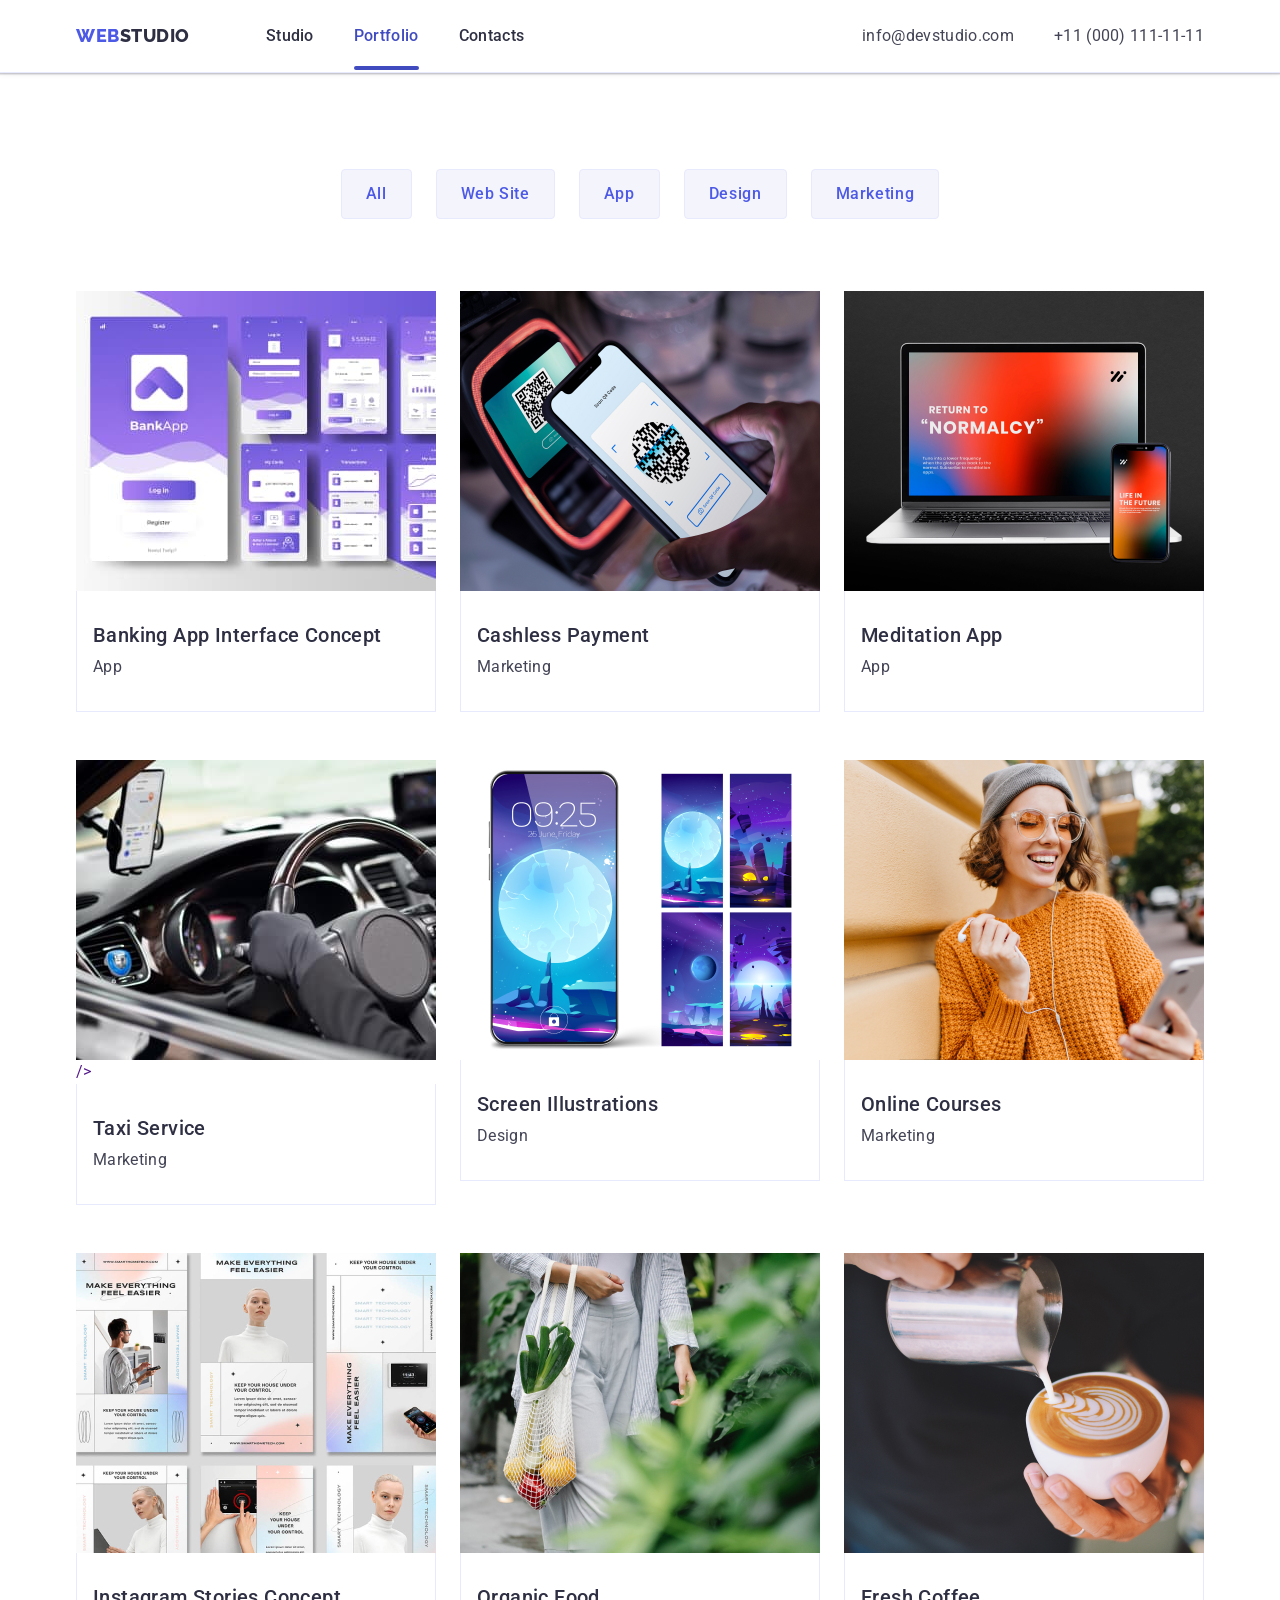
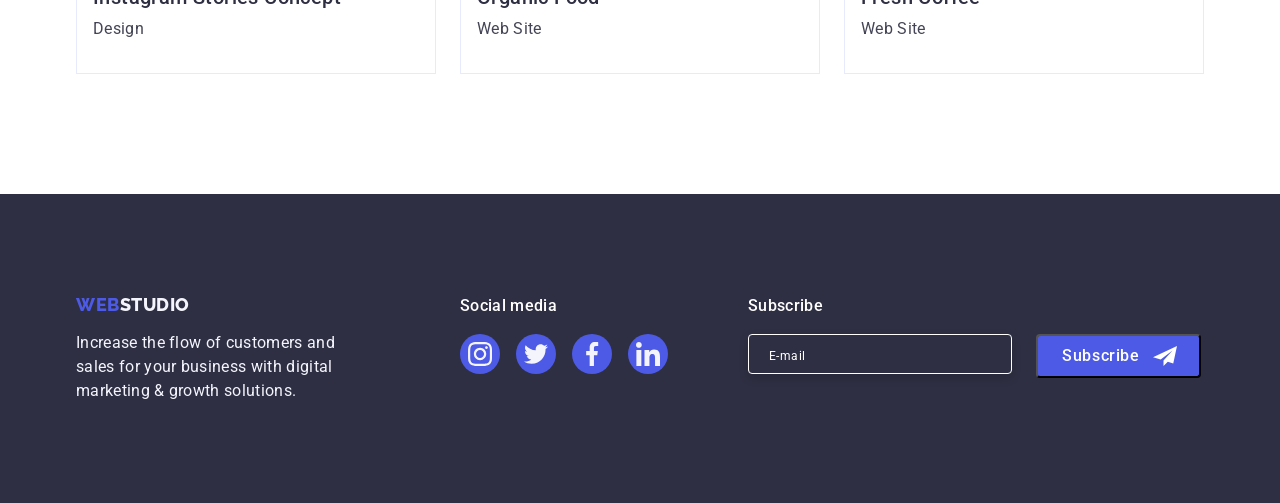
==== portfolio.html @ 894a5676 "div-footer" ====
<!DOCTYPE html>
<html lang="en">
  <head>
    <meta charset="UTF-8" />
    <meta http-equiv="X-UA-Compatible" content="IE=edge" />
    <meta name="viewport" content="width=device-width, initial-scale=1.0" />
    <title>Document</title>
    <link
      rel="stylesheet"
      href="https://cdnjs.cloudflare.com/ajax/libs/modern-normalize/1.1.0/modern-normalize.min.css"
    />
    <link rel="stylesheet" href="./css/styles.css" />
    <link rel="preconnect" href="https://fonts.googleapis.com" />
    <link rel="preconnect" href="https://fonts.gstatic.com" crossorigin />

    <link
      href="https://fonts.googleapis.com/css2?family=Montserrat:wght@400;700&family=Raleway:wght@800&family=Roboto:wght@400;500;700&display=swap"
      rel="stylesheet"
    />
  </head>
  <body>
    <!-- header -->
    <header class="header">
      <div class="container header-container">
        <nav class="header_nav">
          <a href="./index.html" class="logo link"
            >Web<span class="logo-end">Studio</span></a
          >

          <ul class="menu list">
            <li class="menu-item">
              <a href="./index.html" class="menu-name link">Studio</a>
            </li>

            <li class="menu-item">
              <a class="menu-name portfolio-active link" href="./portfolio.html"
                >Portfolio</a
              >
            </li>
            <li class="menu-item">
              <a class="menu-name link" href="">Contacts</a>
            </li>
          </ul>
        </nav>
        <!-- contacts -->
        <address class="data">
          <ul class="contacts list">
            <li class="contact-data">
              <a class="data-info link" href="mailto:info@devstudio.com"
                >info@devstudio.com</a
              >
            </li>
            <li class="contact-data">
              <a class="data-info link" href="tel:+110001111111"
                >+11 (000) 111-11-11</a
              >
            </li>
          </ul>
        </address>
      </div>
    </header>
    <!-- hero -->
    <main>
      <section class="portfolio">
        <div class="main-profile container">
          <h1 hidden>scroll</h1>
          <ul class="buttons list">
            <li>
              <button type="button" class="scroll-btn">All</button>
            </li>
            <li><button type="button" class="scroll-btn">Web Site</button></li>
            <li><button type="button" class="scroll-btn">App</button></li>
            <li><button type="button" class="scroll-btn">Design</button></li>
            <li><button type="button" class="scroll-btn">Marketing</button></li>
          </ul>
          <!-- line 1 -->
          <ul class="portfolio-pictures list">
            <li class="technologies">
              <a href="" class="picture link">
                <div class="text-overlay">
                  <img
                    src="./images/portfolio_img/banking-app.jpg"
                    alt="banking app"
                  />

                  <p class="overlay">
                    14 Stylish and User-Friendly App Design Concepts · Task
                    Manager App · Calorie Tracker App · Exotic Fruit Ecommerce
                    App · Cloud Storage App
                  </p>
                </div>
                <div class="card-text">
                  <h2 class="cards-title">Banking App Interface Concept</h2>
                  <p class="card-category">App</p>
                </div></a
              >
            </li>
            <li class="technologies">
              <a class="picture link" href=""
                ><div class="text-overlay">
                  <img
                    src="./images/portfolio_img/cashless.jpg"
                    alt="banking-app"
                  />

                  <p class="overlay">
                    14 Stylish and User-Friendly App Design Concepts · Task
                    Manager App · Calorie Tracker App · Exotic Fruit Ecommerce
                    App · Cloud Storage App
                  </p>
                </div>
                <div class="card-text">
                  <h2 class="cards-title">Cashless Payment</h2>
                  <p class="card-category">Marketing</p>
                </div></a
              >
            </li>
            <li class="technologies">
              <a class="picture link" href=""
                ><div class="text-overlay">
                  <img
                    src="./images/portfolio_img/meditation.jpg"
                    alt="Meditation"
                  />

                  <p class="overlay">
                    14 Stylish and User-Friendly App Design Concepts · Task
                    Manager App · Calorie Tracker App · Exotic Fruit Ecommerce
                    App · Cloud Storage App
                  </p>
                </div>
                <div class="card-text">
                  <h2 class="cards-title">Meditation App</h2>
                  <p class="card-category">App</p>
                </div></a
              >
            </li>
            <!-- line 2 -->
            <li class="technologies">
              <a class="picture link" href="">
                <div class="text-overlay">
                  <img src="./images/portfolio_img/taxi.jpg" alt="taxi" />
                  />

                  <p class="overlay">
                    14 Stylish and User-Friendly App Design Concepts · Task
                    Manager App · Calorie Tracker App · Exotic Fruit Ecommerce
                    App · Cloud Storage App
                  </p>
                </div>
                <div class="card-text">
                  <h2 class="cards-title">Taxi Service</h2>
                  <p class="card-category">Marketing</p>
                </div></a
              >
            </li>
            <li class="technologies">
              <a class="picture link" href="">
                <div class="text-overlay">
                  <img
                    src="./images/portfolio_img/screen.jpg"
                    alt="phone screen"
                  />

                  <p class="overlay">
                    14 Stylish and User-Friendly App Design Concepts · Task
                    Manager App · Calorie Tracker App · Exotic Fruit Ecommerce
                    App · Cloud Storage App
                  </p>
                </div>
                <div class="card-text">
                  <h2 class="cards-title">Screen Illustrations</h2>
                  <p class="card-category">Design</p>
                </div></a
              >
            </li>
            <li class="technologies">
              <a class="picture link" href="">
                <div class="text-overlay">
                  <img
                    src="./images/portfolio_img/courses.jpg"
                    alt="Online Courses"
                  />

                  <p class="overlay">
                    14 Stylish and User-Friendly App Design Concepts · Task
                    Manager App · Calorie Tracker App · Exotic Fruit Ecommerce
                    App · Cloud Storage App
                  </p>
                </div>
                <div class="card-text">
                  <h2 class="cards-title">Online Courses</h2>
                  <p class="card-category">Marketing</p>
                </div></a
              >
            </li>
            <!-- line 3 -->
            <li class="technologies">
              <a class="picture link" href="">
                <div class="text-overlay">
                  <img
                    src="./images/portfolio_img/inst.jpg"
                    alt="Instagram Stories"
                  />

                  <p class="overlay">
                    14 Stylish and User-Friendly App Design Concepts · Task
                    Manager App · Calorie Tracker App · Exotic Fruit Ecommerce
                    App · Cloud Storage App
                  </p>
                </div>
                <div class="card-text">
                  <h2 class="cards-title">Instagram Stories Concept</h2>
                  <p class="card-category">Design</p>
                </div></a
              >
            </li>
            <li class="technologies">
              <a class="picture link" href="">
                <div class="text-overlay">
                  <img
                    src="./images/portfolio_img/food.jpg"
                    alt="Organic Food"
                  />

                  <p class="overlay">
                    14 Stylish and User-Friendly App Design Concepts · Task
                    Manager App · Calorie Tracker App · Exotic Fruit Ecommerce
                    App · Cloud Storage App
                  </p>
                </div>
                <div class="card-text">
                  <h2 class="cards-title">Organic Food</h2>
                  <p class="card-category">Web Site</p>
                </div></a
              >
            </li>
            <li class="technologies">
              <a class="picture link" href="">
                <div class="text-overlay">
                  <img src="./images/portfolio_img/coffee.jpg" alt="Coffee" />

                  <p class="overlay">
                    14 Stylish and User-Friendly App Design Concepts · Task
                    Manager App · Calorie Tracker App · Exotic Fruit Ecommerce
                    App · Cloud Storage App
                  </p>
                </div>
                <div class="card-text">
                  <h2 class="cards-title">Fresh Coffee</h2>
                  <p class="card-category">Web Site</p>
                </div></a
              >
            </li>
          </ul>
        </div>
      </section>
    </main>
    <!-- footer -->
    <footer class="main-footer">
      <div class="footer-container container">
        <div class="footer-text">
          <a href="./index.html" class="footer-logo link"
            >Web<span class="footer-logo-end">Studio</span>
          </a>
          <p class="footer-description">
            Increase the flow of customers and sales for your business with
            digital marketing & growth solutions.
          </p>
        </div>
        <div class="sm-container">
          <p class="social-media">Social media</p>
          <ul class="sm-footer list">
            <li class="sm-list">
              <a href="" class="sm-general footer-icon">
                <svg class="sm-icons" width="24" height="24">
                  <use
                    class="sm-general-icon"
                    href="./images/icons.svg#icon-instagram"
                  ></use>
                </svg>
              </a>
            </li>
            <li class="sm-list">
              <a href="" class="sm-general footer-icon">
                <svg class="sm-icons" width="24" height="24">
                  <use
                    class="sm-icon"
                    href="./images/icons.svg#icon-twitter"
                  ></use>
                </svg>
              </a>
            </li>
            <li class="sm-list">
              <a href="" class="sm-general footer-icon">
                <svg class="sm-icons" width="24" height="24">
                  <use
                    class="sm-icon"
                    href="./images/icons.svg#icon-facebook"
                  ></use>
                </svg>
              </a>
            </li>
            <li class="sm-list">
              <a href="" class="sm-general footer-icon">
                <svg class="sm-icons" width="24" height="24">
                  <use
                    class="sm-icon"
                    href="./images/icons.svg#icon-linkedin"
                  ></use>
                </svg>
              </a>
            </li>
          </ul>
        </div>
        <div class="container-client-info">
        <form class="footer-client-form">
          <p class="subscribe">Subscribe</p>
          <span class="footer-input-button">
            <label class="modal-user-info">
              <input
                class="footer-email"
                type="email"
                name="user_email"
                placeholder="E-mail"
              />
            </label>
            <span class="button-icon">
              <button class="footer-button" type="submit">Subscribe</button>
              <svg class="footer-button-svg" width="24" height="24">
                <use
                  class="button-svg"
                  href="./images/icons.svg#icon-telegram"
                ></use>
              </svg>
            </span>
          </span>
        </form>
      </div>
      </div>
    </footer>
  </body>
</html>
---- css/styles.css ----
/* general */
:root {
    --main-font-family: 'Roboto', sans-serif;
    --secondary-font-family: 'Raleway', sans-serif;
    --transition-duration-func: 250ms cubic-bezier(0.4, 0, 0.2, 1)
}

.link {
    text-decoration: none;
}

.list {
    list-style: none;
}

body {
    font-family: var(--main-font-family);
    font-weight: 400;
    line-height: 1.5;
    letter-spacing: 0.02em;
    color: #434455;
    background-color: #FFFFFF
}

img {
    display: block;
}

h1,
h2,
h3,
h4,
p {
    margin-top: 0;
    margin-bottom: 0;
    padding: 0;
}

ul,
ol {
    margin-top: 0;
    margin-bottom: 0;
    padding-left: 0;
}

.section {
    padding: 120px 0;
}

.container {
    width: 1158px;
    margin-left: auto;
    margin-right: auto;
    padding: 0 15px
}

/* header */

.header {
    border-bottom: 1px solid #e7e9fc;
    box-shadow: 0px 2px 1px rgba(46, 47, 66, 0.08), 0px 1px 1px rgba(46, 47, 66, 0.16), 0px 1px 6px rgba(46, 47, 66, 0.08);
}

.header-container {
    display: flex;
    align-items: center;
    margin: 0 auto;
    justify-content: space-between;

}

.header_nav {
    display: flex;
    align-items: center;

}

/* logo */
.logo {
    font-family: var(--secondary-font-family);
    font-weight: 800;
    font-size: 18px;
    line-height: 1.17;
    letter-spacing: 0.03em;
    text-transform: uppercase;
    color: #4d5ae5;
    margin-right: 76px
}

.logo-end {
    color: #2e2f42;
}

/* navigation */

.menu {
    display: flex;
    align-items: center;
    gap: 40px;
    font-weight: 500;
    font-size: 16px;
}



.menu-item {
    padding-top: 24px;
    padding-bottom: 24px
}

.menu-name {

    color: #2E2F42;
    padding: 24px 0;
    transition: color var(--transition-duration-func);
}

.menu-name:hover,
.menu-name:focus {
    color: #404BBF;
}

/* navigation after */
.portfolio-active {
    position: relative;
    color: #404bbf;
}

.studion-active {
    position: relative;
    color: #404bbf;
}


.studion-active::after {
    content: "";
    display: flex;
    position: absolute;
    left: 0;
    bottom: -1px;
    height: 4px;
    width: 100%;
    background-color: #404bbf;
    border-radius: 2px;
}

.portfolio-active::after {
    content: "";
    display: flex;
    position: absolute;
    left: 0;
    bottom: -1px;
    height: 4px;
    width: 100%;
    background-color: #404bbf;
    border-radius: 2px;
}



/* contacts */

.contacts {
    display: flex;
    align-items: center;
    gap: 40px;
}

.contact-data {
    font-size: 16px;
    line-height: 1.5;
    text-decoration: none;
    list-style: none;
    color: #434455;

}

.data {
    font-style: normal
}

.data-info {
    color: #434455;
    transition: color var(--transition-duration-func);
}

.data-info:hover,
.data-info:focus {
    color: #404bbf
}


/* hero */



.hero {
    padding: 188px 0;

    background-color: #2e2f42;
    background-image: linear-gradient(rgba(46, 47, 66, 0.7), rgba(46, 47, 66, 0.7)), url(../images/hero-img.jpg);
    ;
    max-width: 1440px;
    background-repeat: no-repeat;
    background-position: center;
    background-size: cover;
    margin: 0 auto
}

.hero_title {

    font-family: 'Roboto';
    font-style: normal;
    font-weight: 700;
    font-size: 56px;
    line-height: 1.07;
    text-align: center;
    letter-spacing: 0.02em;
    color: #FFFFFF;
    max-width: 496px;
    margin-right: auto;
    margin-left: auto;
    margin-bottom: 48px;
}


/* button */
.order-btn {
    font-size: 16px;
    letter-spacing: 0.04em;
    background-color: #4D5AE5;
    font-weight: 500;
    color: #FFFFFF;
    cursor: pointer;
    display: block;
    padding: 16px 32px;
    border: none;
    border-radius: 4px;
    min-width: 169px;
    height: 56px;
    margin-right: auto;
    margin-left: auto;
    transition: background-color var(--transition-duration-func);
}

.order-btn:hover,
.order-btn:focus {
    background-color: #404BBF;
}

/*  section advantages */

.advantages-icons {
    display: flex;
    align-items: center;
    justify-content: center;
    width: 264px;
    height: 112px;
    height: 112px;
    background: #F4F4FD;
    border-radius: 4px;
    margin-bottom: 8px;
}

.menu-advantages {
    display: flex;
    gap: 24px;
}

.advantages-list {
    width: calc((100% - 72px) / 4);
}

.name {
    font-weight: 500;
    font-size: 20px;
    line-height: 1.2;
    letter-spacing: 0.02em;
    color: #2E2F42;
    margin-bottom: 8px;
    text-align: start;
}


.advantages-description {
    font-size: 16px;
    line-height: 1.5;
    text-align: start;
}

/* about us section */
.about-us {
    font-weight: 700;
    font-size: 36px;
    line-height: 1.11;
    text-align: center;
    text-transform: capitalize;
    color: #2e2f42;
    margin-bottom: 72px;
}

.section-pictures {
    padding-bottom: 120px
}

.pictures {
    display: flex;
    gap: 24px;
}



/*  section our team */
/* hover focus */




/* icons */
.sm-team {
    display: flex;
    gap: 24px;
    justify-content: center;
}

.sm-general {
    display: flex;
    justify-content: center;
    align-items: center;
    width: 40px;
    height: 40px;
    background: #4D5AE5;
    border-radius: 50%;

}

.link-icon {
    transition: background-color var(--transition-duration-func);
}

.link-icon:hover,
.link-icon:focus {
    background-color: #404BBF;

}

.names {
    font-family: 'Roboto';
    font-style: normal;
    font-weight: 500;
    font-size: 20px;
    line-height: 1.2;
    text-align: center;
    letter-spacing: 0.02em;
    color: #2E2F42;

}

.team-member {
    display: flex;
    gap: 24px;
}

.card-title {
    padding: 32px 0
}

.team {
    background-color: #FFFFFF;
    width: calc((100% - 72px) / 4);
    border-radius: 0px 0px 4px 4px;
    box-shadow: 0px 1px 6px rgba(46, 47, 66, 0.08), 0px 1px 1px rgba(46, 47, 66, 0.16), 0px 2px 1px rgba(46, 47, 66, 0.08);

}

/* icons */
.names {
    text-align: center;
    margin-bottom: 8px;

}

.description {
    text-align: center;
    font-family: 'Roboto';
    font-style: normal;
    font-weight: 400;
    font-size: 16px;
    line-height: 1.5;
    margin-bottom: 8px;
}

.team-title {
    font-size: 36px;
    line-height: 1.11;
    letter-spacing: 0.02em;
    text-align: center;
    margin-bottom: 72px;
}

.members {
    background-color: #F4F4FD;

}

/* companies */

/* hover focus */
.icon-link {
    transition: border-color var(--transition-duration-func), color var(--transition-duration-func);
}

.icon-link:hover,
.icon-link:focus {
    color: #404bbf;
    border-color: #404BBF;
}


.icons {
    fill: currentColor;
}

/* hover focus */

.customers-list {
    display: flex;
    gap: 24px;

}

.customers-title {
    font-family: 'Roboto';
    font-style: normal;
    font-weight: 700;
    font-size: 36px;
    line-height: 1.1;
    text-align: center;
    letter-spacing: 0.02em;
    text-transform: capitalize;
    color: #2E2F42;
    margin-bottom: 72px;
}

.icon-link {
    display: flex;
    width: 168px;
    height: 88px;
    border: 1px solid #8E8F99;
    border-radius: 4px;
    color: #8E8F99;
    justify-content: center;
    align-items: center;
    margin-left: auto;
    margin-right: auto;

}

/* footer */

.footer-container {
    display: flex;
    align-items: baseline;
}

.footer-icon {
    transition: background-color var(--transition-duration-func);
}

.footer-icon:hover,
.footer-icon:focus {
    background-color: #31D0AA;
}

.footer-text {
    margin-right: 120px;
}

.sm-footer {
    display: flex;
    gap: 16px;
    width: 208px;
    height: 40px;
}

.sm-list {
    width: 40px;
    height: 40px;
}

.sm-icons {
    fill: #F4F4FD;
}


.social-media {
    font-family: 'Roboto';
    font-style: normal;
    font-weight: 500;
    font-size: 16px;
    line-height: 1.5;
    letter-spacing: 0.02em;
    color: #FFFFFF;
    margin-bottom: 16px;
}

.main-footer {
    background-color: #2e2f42;
    padding: 100px 0;
}

.sm-icons {
    display: flex;
}

.footer-logo {
    font-family: var(--secondary-font-family);
    font-weight: 800;
    font-size: 18px;
    line-height: 1.17;
    letter-spacing: 0.03em;
    text-transform: uppercase;
    color: #4d5ae5;
    display: inline-block;
    margin-bottom: 16px;
}

.footer-description {
    width: 264px;
    font-size: 16px;
    line-height: 1.5;
    letter-spacing: 0.02em;
    color: #F4F4FD;

}

.footer-logo-end {
    color: #f4f4fd
}

.footer-email {
    border: 1px solid #FFFFFF;
    filter: drop-shadow(0px 4px 4px rgba(0, 0, 0, 0.15));
    border-radius: 4px;
    Width: 264px;
    Height: 40px;
    background: #2E2F42;
}

.footer-email::placeholder {
    font-size: 12px;
    line-height: 2;
    display: flex;
    align-items: center;
    letter-spacing: 0.04em;
    color: #FFFFFF;
    padding-left: 18px;
    padding-top: 8px;

}

.subscribe {
    margin-left: 80px;
    margin-bottom: 16px;
    font-weight: 500;
    font-size: 16px;
    line-height: 1.5;
    letter-spacing: 0.02em;
    color: #FFFFFF;

}

.footer-input-button {
    margin-left: 80px;
    display: flex;
    column-gap: 24px;
}

.footer-button {
    display: flex;
    flex-direction: row;
    align-items: center;
    padding: 8px 24px;
    min-width: 165px;
    gap: 16px;
    background: #4D5AE5;
    border-radius: 4px;
    font-weight: 500;
    font-size: 16px;
    line-height: 1.5;
    text-align: center;
    letter-spacing: 0.04em;
    color: #FFFFFF;

}


.button-icon {
    position: relative;
}

.footer-button-svg {
    position: absolute;
    right: 24px;

    top: 10px;
}

/* portfolio */
.portfolio {
    padding: 96px 0 120px
}

/* buttons */
.buttons {
    display: flex;
    justify-content: center;
    gap: 24px;
    margin-bottom: 72px;
}


.scroll-btn:hover,
.scroll-btn:focus {
    color: #FFFFFF;
    background-color: #404BBF;
    border: 1px solid transparent;
    box-shadow: 0px 3px 1px rgba(0, 0, 0, 0.1), 0px 2px 1px rgba(0, 0, 0, 0.08), 0px 2px 2px rgba(0, 0, 0, 0.12);
    border-radius: 4px;
}

.scroll-btn {
    font-family: "Roboto", sans-serif;
    font-weight: 500;
    font-size: 16px;
    line-height: 1.5;
    letter-spacing: 0.04em;
    color: #4d5ae5;
    background-color: #F4F4FD;

    cursor: pointer;
    padding: 12px 24px;
    border: 1px solid #e7e9fc;
    border-radius: 4px;
    transition: color var(--transition-duration-func), background-color var(--transition-duration-func), border-color var(--transition-duration-func), box-shadow var(--transition-duration-func);


}

/* pictures*/

.picture {
    display: block;
    max-width: 100%;
    height: auto;
    transition: box-shadow var(--transition-duration-func);
}

.picture:hover,
.picture:focus {
    box-shadow: 0px 1px 6px rgba(46, 47, 66, 0.08), 0px 1px 1px rgba(46, 47, 66, 0.16), 0px 2px 1px rgba(46, 47, 66, 0.08);
}

.portfolio-pictures {
    display: flex;
    flex-wrap: wrap;
    column-gap: 24px;
    row-gap: 48px;
}

.card-text {
    padding: 32px 16px;
    border: 1px solid #e7e9fc;
    border-top: none;
}

.cards-title {
    font-weight: 500;
    font-size: 20px;
    line-height: 1.2;
    letter-spacing: 0.02em;
    color: #2e2f42;
    margin-bottom: 8px;
}


.card-category {
    font-size: 16px;
    line-height: 1.5;
    letter-spacing: 0.02em;
    color: #434455;
}

.text-overlay {
    position: relative;
    overflow: hidden;
}

.overlay {
    position: absolute;
    padding: 40px 32px;
    width: 100%;
    height: 100%;
    top: 0;
    left: 0;
    overflow: auto;
    transform: translateY(100%);
    font-family: 'Roboto';
    font-style: normal;
    font-weight: 400;
    font-size: 16px;
    line-height: 1.5;
    letter-spacing: 0.02em;
    color: #F4F4FD;
    background: #4D5AE5;
    transition: transform var(--transition-duration-func);
}

.picture:hover .overlay,
.picture:focus .overlay {
    transform: translateY(0);

}

/* backdrop */

.backdrop {
    position: fixed;

    top: 0;
    left: 0;
    width: 100%;
    height: 100%;
    background: rgba(46, 47, 66, 0.4);
    transition: opacity var(--transition-duration-func), visibility var(--transition-duration-func);
}

.modal {
    position: absolute;
    top: 50%;
    left: 50%;
    transform: translate(-50%, -50%);
    width: 408px;
    min-height: 576px;
    background: #FCFCFC;
    box-shadow: 0px 1px 1px rgba(0, 0, 0, 0.14), 0px 1px 3px rgba(0, 0, 0, 0.12), 0px 2px 1px rgba(0, 0, 0, 0.2);
    border-radius: 4px;
    transition: transform var(--transition-duration-func);
}

.modal-close {
    position: absolute;
    display: flex;
    align-items: center;
    justify-content: center;
    top: 24px;
    right: 24px;
    padding: 0;
    width: 24px;
    height: 24px;
    border-radius: 50%;
    border: 1px solid rgba(0, 0, 0, 0.1);
    cursor: pointer;
    background-color: #e7e9fc;
    transition: background-color var(--transition-duration-func), border var(--transition-duration-func);
}

.modal-close:hover,
.modal-close:focus {
    background-color: #404bbf;
    border: none;
    fill: #ffffff
}

.close-btn:hover,
.close-btn:focus {
    fill: #ffffff;
}

.close-btn {
    transition: fill var(--transition-duration-func);
}

.is-hidden {
    opacity: 0;
    visibility: hidden;
    pointer-events: none;
}

/* backdrop user info */

.modal-user {
    padding: 0px 24px 0px 24px;
}

.modal-title {
    font-weight: 500;
    font-size: 16px;
    line-height: 1.5;
    text-align: center;
    letter-spacing: 0.02em;
    margin-top: 72px;
    margin-bottom: 16px;
}

.modal-info-desc {
    display: block;
    font-size: 12px;
    line-height: 1.16;
    letter-spacing: 0.01em;
    color: #8E8F99;
    margin-bottom: 4px;
}

.modal-user-info {
    display: block;
    margin-bottom: 8px;

}

.input-user-info {
    position: relative;
    width: 360px;
    height: 40px;
    padding-left: 38px;
}

.modal-user-comment {
    width: 360px;
    height: 120px;
    resize: none;
}

.modal-user-comment::placeholder {
    font-size: 12px;
    line-height: 1.17;
    letter-spacing: 0.04em;
    color: rgba(46, 47, 66, 0.4);
}

.input-user-info,
.modal-user-comment {
    width: 100%;
    border: 1px solid #2E2F4266;
    border-radius: 4px;
    transition: outline var(--transition-duration-func), border-color var(--transition-duration-func);
    padding-top: 8px;
    padding-left: 16px;

}

.input-user-info:focus,
.input-user-info:hover,
.modal-user-comment:hover,
.modal-user-comment:focus {
    outline: none;
    border-color: #4D5AE5;
}

.input-user-info:focus,
.input-user-info:hover+.input-icon {
    fill: #4D5AE5;
}

.modal-user-info {
    position: relative;
}

.privacy-text {
    font-size: 12px;
    line-height: 1.17;
    letter-spacing: 0.04em;
    color: #8E8F99;
}

.modal-user-checkbox {
    display: flex;
    text-align: center;
}

.modal-user-privacy {
    appearance: none;
    position: absolute;
}

.privacy-checkmark {
    border: 1px solid rgba(46, 47, 66, 0.4);
    border-radius: 2px;
    padding: 2px;
    margin-right: 8px;
}

.checkmark-icon {
    opacity: 0;
    transition: opacity var(--transition-duration-func);
}

.modal-user-privacy:checked+.privacy-checkmark>.checkmark-icon {
    opacity: 1;
}

.input-icon {
    position: absolute;
    width: 24px;
    height: 24px;
    top: 50%;
    left: 19px;
    transform: translateY(-50%);

}

.user-info-svg {
    position: relative;
    display: block;
}

.modal-user-button {
    font-size: 16px;
    letter-spacing: 0.04em;
    background-color: #4D5AE5;
    font-weight: 500;
    color: #FFFFFF;
    cursor: pointer;
    display: block;
    padding: 16px 32px;
    border: none;
    border-radius: 4px;
    min-width: 169px;
    height: 56px;
    margin-right: auto;
    margin-left: auto;
    margin-top: 24px;
    margin-bottom: 24px;
    transition: background-color var(--transition-duration-func);
}
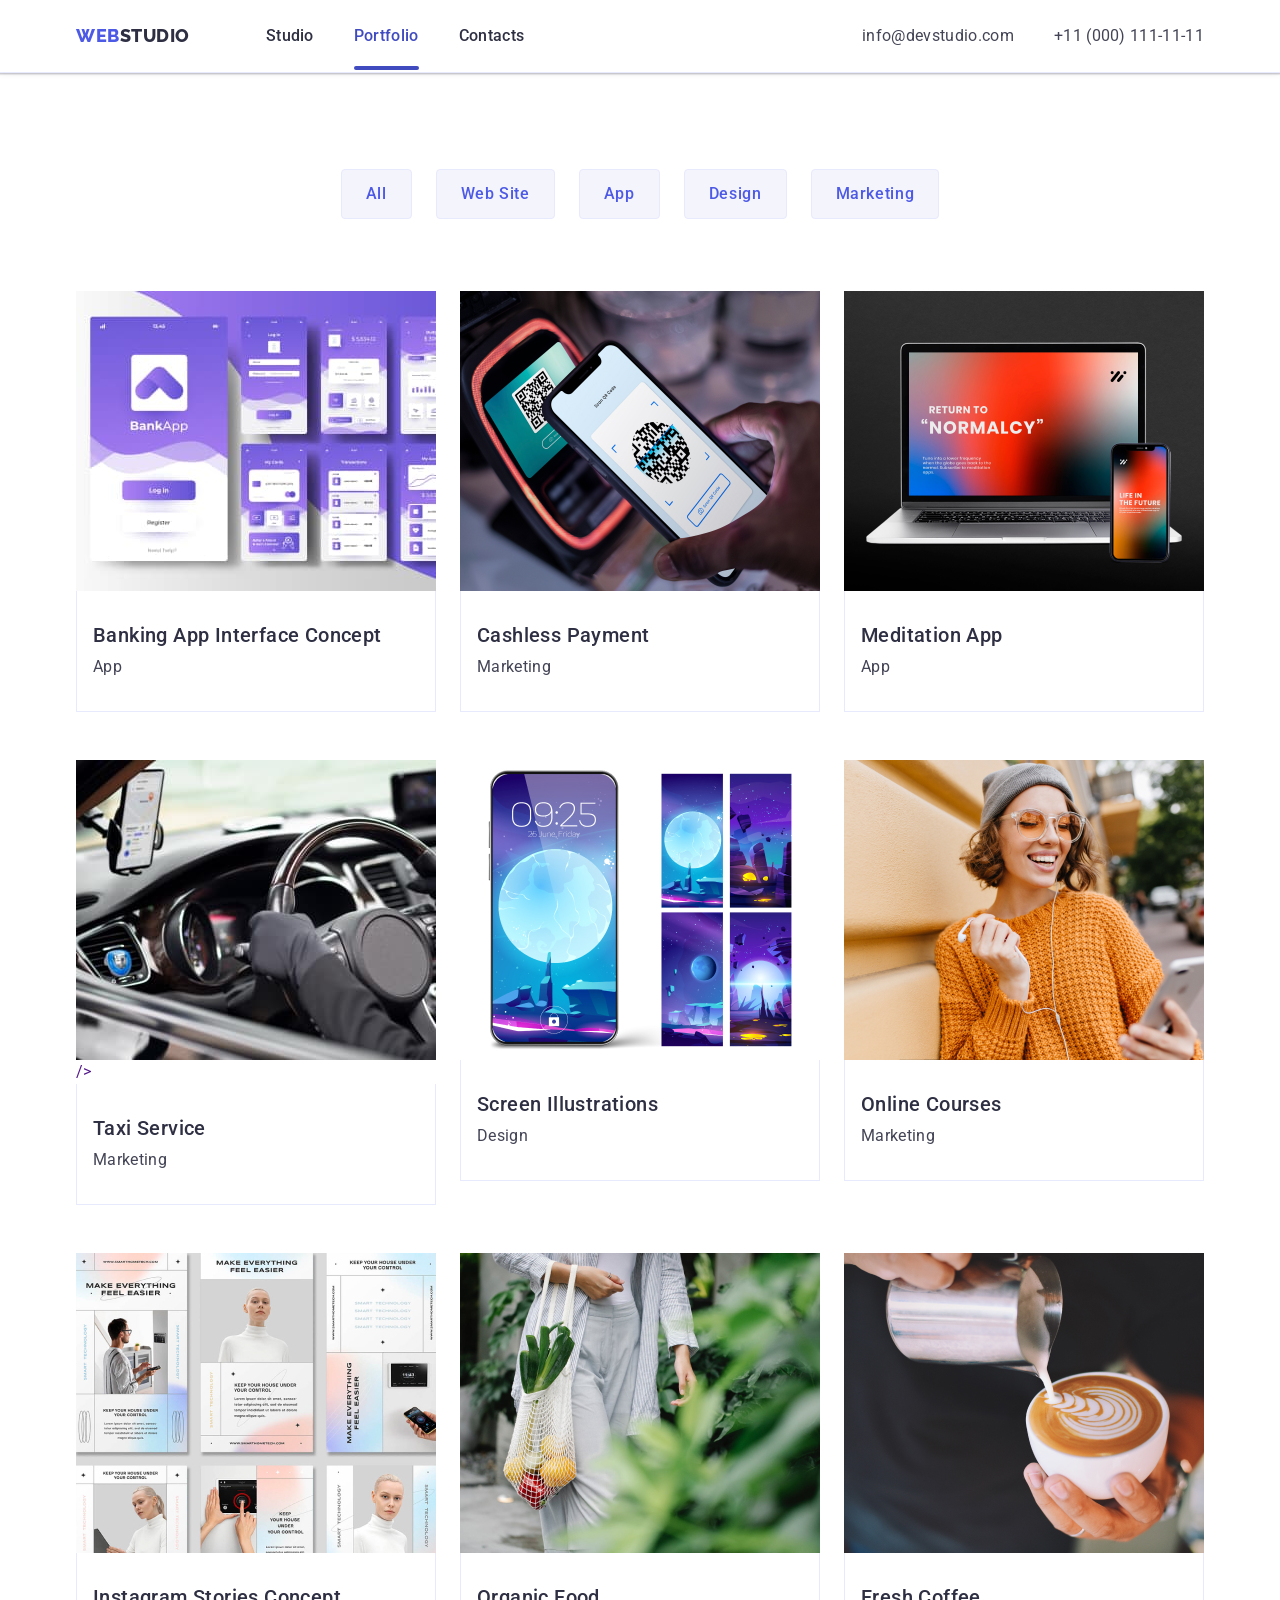
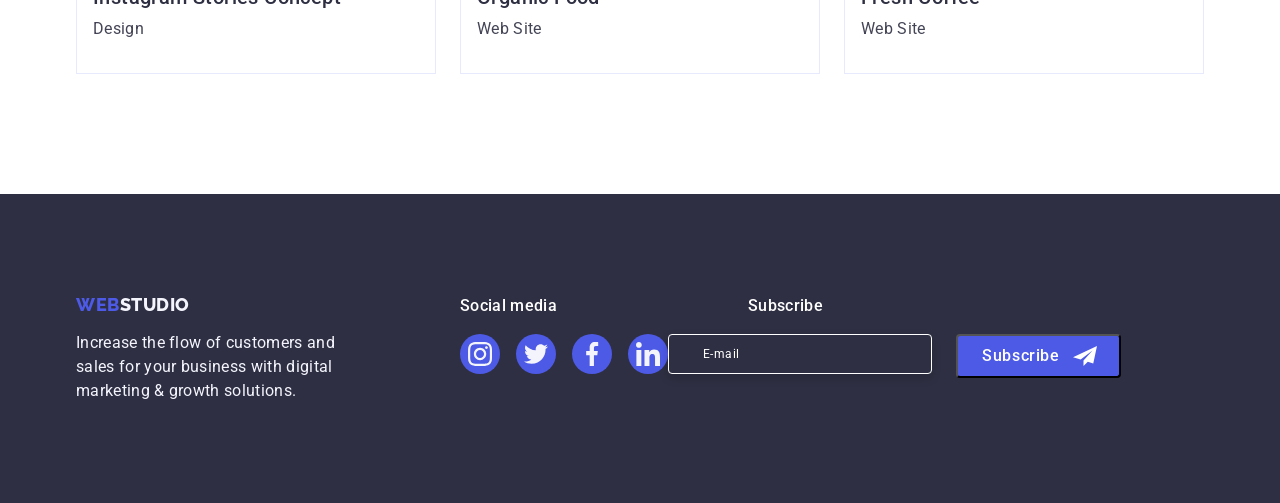
==== commit d87d64c1: "footer" ====
--- a/portfolio.html
+++ b/portfolio.html
@@ -313,30 +313,30 @@
             </li>
           </ul>
         </div>
-        <div class="container-client-info">
-        <form class="footer-client-form">
+        <div class="footer-client-info">
           <p class="subscribe">Subscribe</p>
-          <span class="footer-input-button">
-            <label class="modal-user-info">
-              <input
-                class="footer-email"
-                type="email"
-                name="user_email"
-                placeholder="E-mail"
-              />
-            </label>
-            <span class="button-icon">
-              <button class="footer-button" type="submit">Subscribe</button>
-              <svg class="footer-button-svg" width="24" height="24">
-                <use
-                  class="button-svg"
-                  href="./images/icons.svg#icon-telegram"
-                ></use>
-              </svg>
-            </span>
-          </span>
-        </form>
-      </div>
+          <form class="footer-client-form">
+            <!-- <span class="footer-input-button"> -->
+              <label class="modal-user-info">
+                <input
+                  class="footer-email"
+                  type="email"
+                  name="user_email"
+                  placeholder="E-mail"
+                />
+              </label>
+              <span class="button-icon">
+                <button class="footer-button" type="submit">Subscribe</button>
+                <svg class="footer-button-svg" width="24" height="24">
+                  <use
+                    class="button-svg"
+                    href="./images/icons.svg#icon-telegram"
+                  ></use>
+                </svg>
+              </span>
+            <!-- </span> -->
+          </form>
+        </div>
       </div>
     </footer>
   </body>
--- a/css/styles.css
+++ b/css/styles.css
@@ -540,6 +540,10 @@
 
 .footer-email {
     border: 1px solid #FFFFFF;
+    padding-left: 16px;
+    font-size: 12px;
+    line-height: 1.5;
+    letter-spacing: 0.04em;
     filter: drop-shadow(0px 4px 4px rgba(0, 0, 0, 0.15));
     border-radius: 4px;
     Width: 264px;
@@ -570,11 +574,14 @@
 
 }
 
-.footer-input-button {
+.footer-client-form {
+    display: flex;
+}
+/* .footer-input-button {
     margin-left: 80px;
     display: flex;
     column-gap: 24px;
-}
+} */
 
 .footer-button {
     display: flex;
@@ -815,6 +822,7 @@
 .modal-user-info {
     display: block;
     margin-bottom: 8px;
+    margin-right: 24px;
 
 }
 
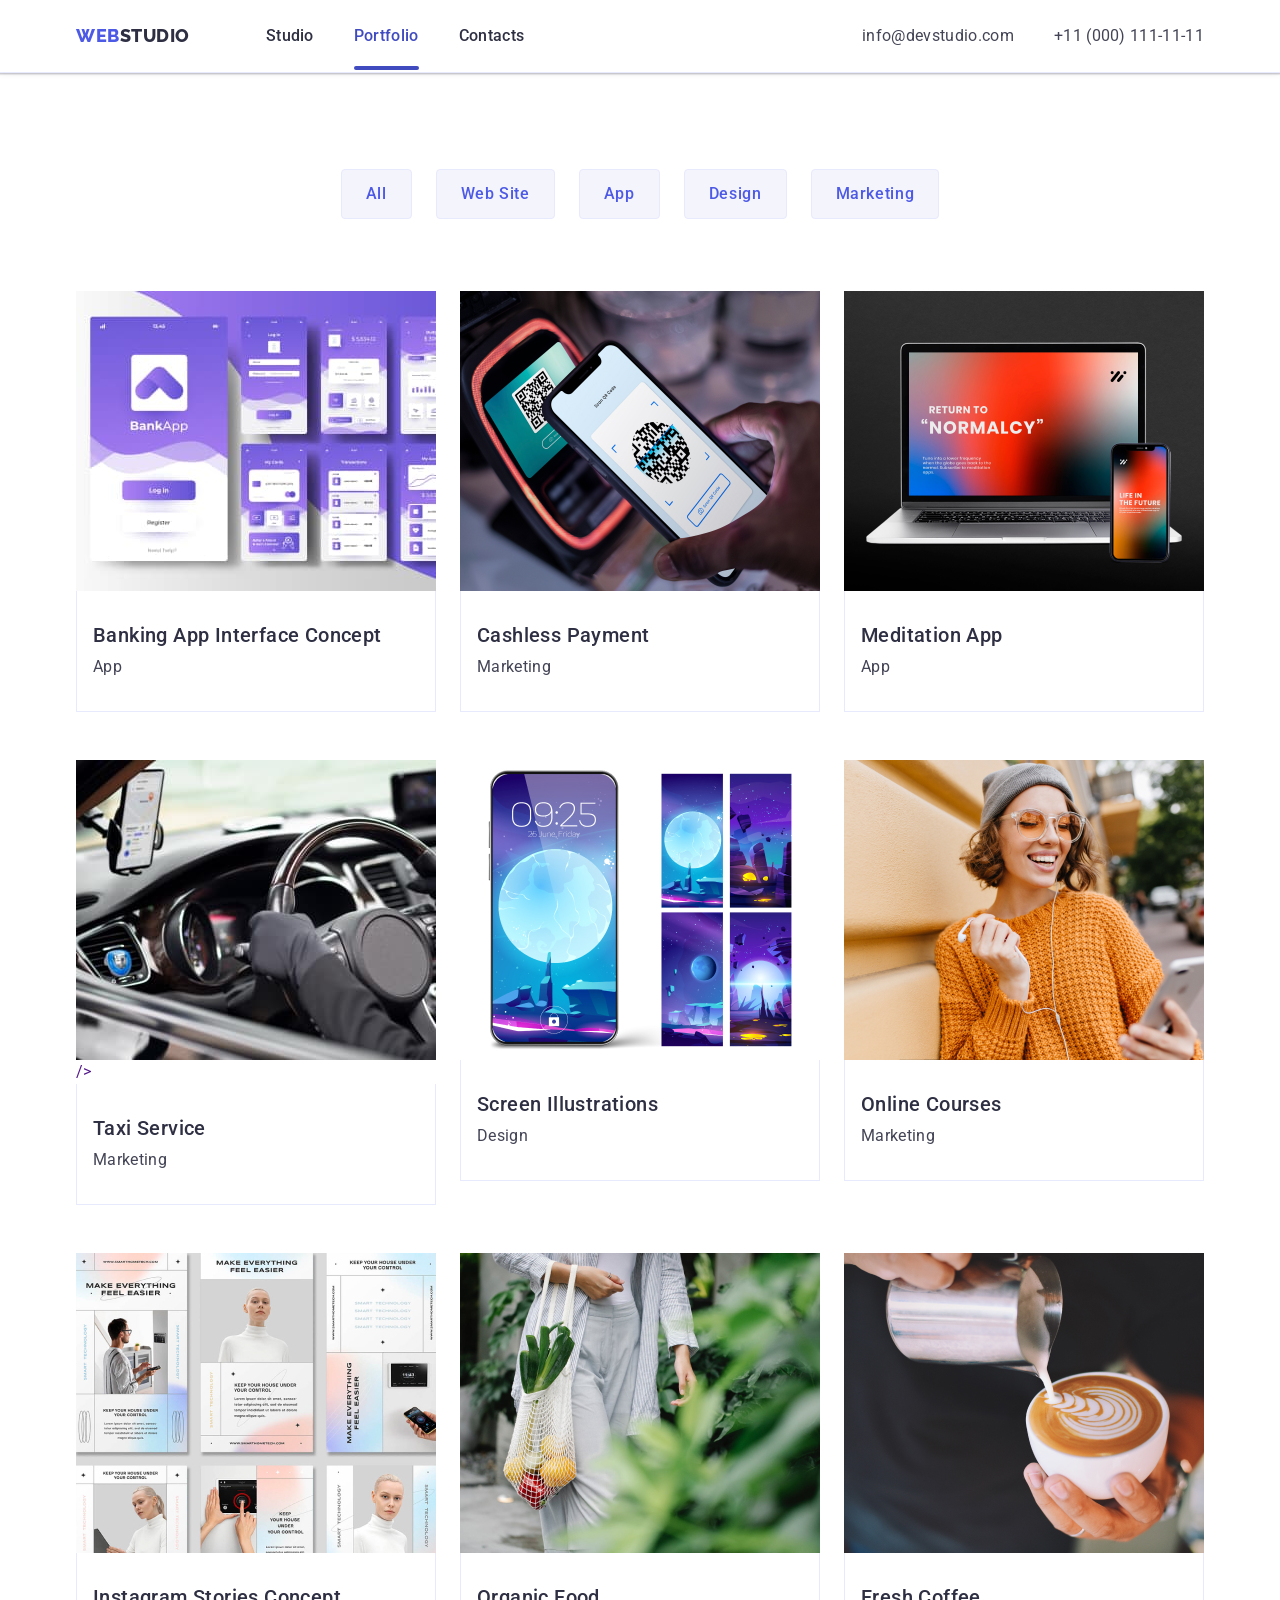
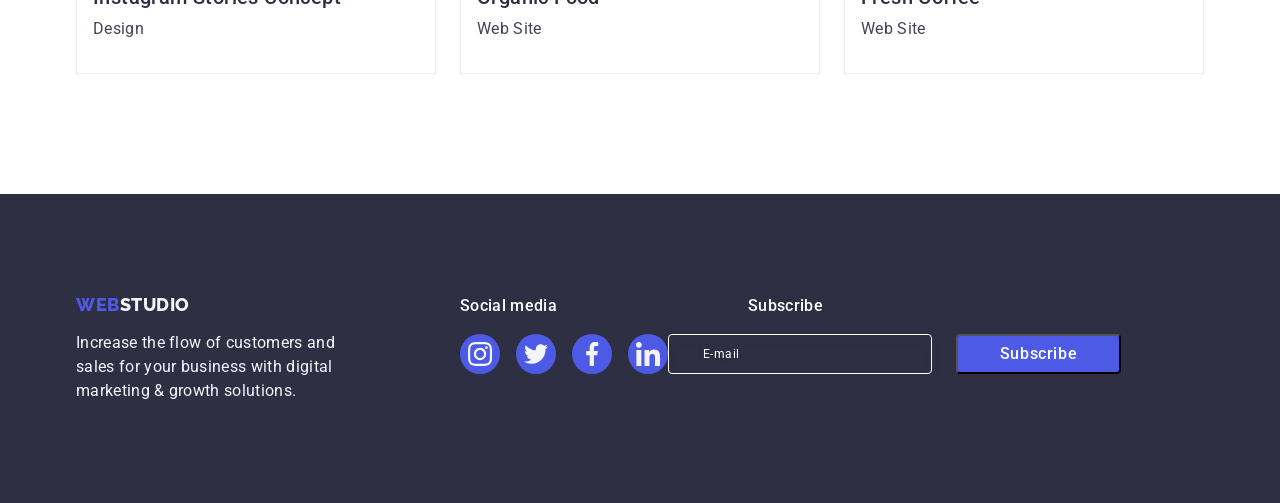
==== commit 2d709ecd: "shit-commit" ====
--- a/portfolio.html
+++ b/portfolio.html
@@ -325,7 +325,7 @@
                   placeholder="E-mail"
                 />
               </label>
-              <span class="button-icon">
+              <!-- <span class="button-icon"> -->
                 <button class="footer-button" type="submit">Subscribe</button>
                 <svg class="footer-button-svg" width="24" height="24">
                   <use
@@ -333,7 +333,7 @@
                     href="./images/icons.svg#icon-telegram"
                   ></use>
                 </svg>
-              </span>
+              <!-- </span> -->
             <!-- </span> -->
           </form>
         </div>
--- a/css/styles.css
+++ b/css/styles.css
@@ -548,7 +548,8 @@
     border-radius: 4px;
     Width: 264px;
     Height: 40px;
-    background: #2E2F42;
+    background-color: transparent;
+    color: #ffffff;
 }
 
 .footer-email::placeholder {
@@ -577,6 +578,7 @@
 .footer-client-form {
     display: flex;
 }
+
 /* .footer-input-button {
     margin-left: 80px;
     display: flex;
@@ -584,20 +586,21 @@
 } */
 
 .footer-button {
-    display: flex;
-    flex-direction: row;
+    font-family: "Roboto", sans-serif;
+    display: flex;
+    justify-content: center;
     align-items: center;
-    padding: 8px 24px;
     min-width: 165px;
-    gap: 16px;
+    height: 40px;
+    font-weight: 500;
+    font-size: 16px;
+    line-height: 1.5;
+    letter-spacing: 0.04em;
+    border-radius: 4px;
+    color: #FFFFFF;
     background: #4D5AE5;
-    border-radius: 4px;
-    font-weight: 500;
-    font-size: 16px;
-    line-height: 1.5;
-    text-align: center;
-    letter-spacing: 0.04em;
-    color: #FFFFFF;
+    cursor: pointer;
+
 
 }
 
@@ -607,9 +610,9 @@
 }
 
 .footer-button-svg {
+    margin-left: 16px;
     position: absolute;
     right: 24px;
-
     top: 10px;
 }
 
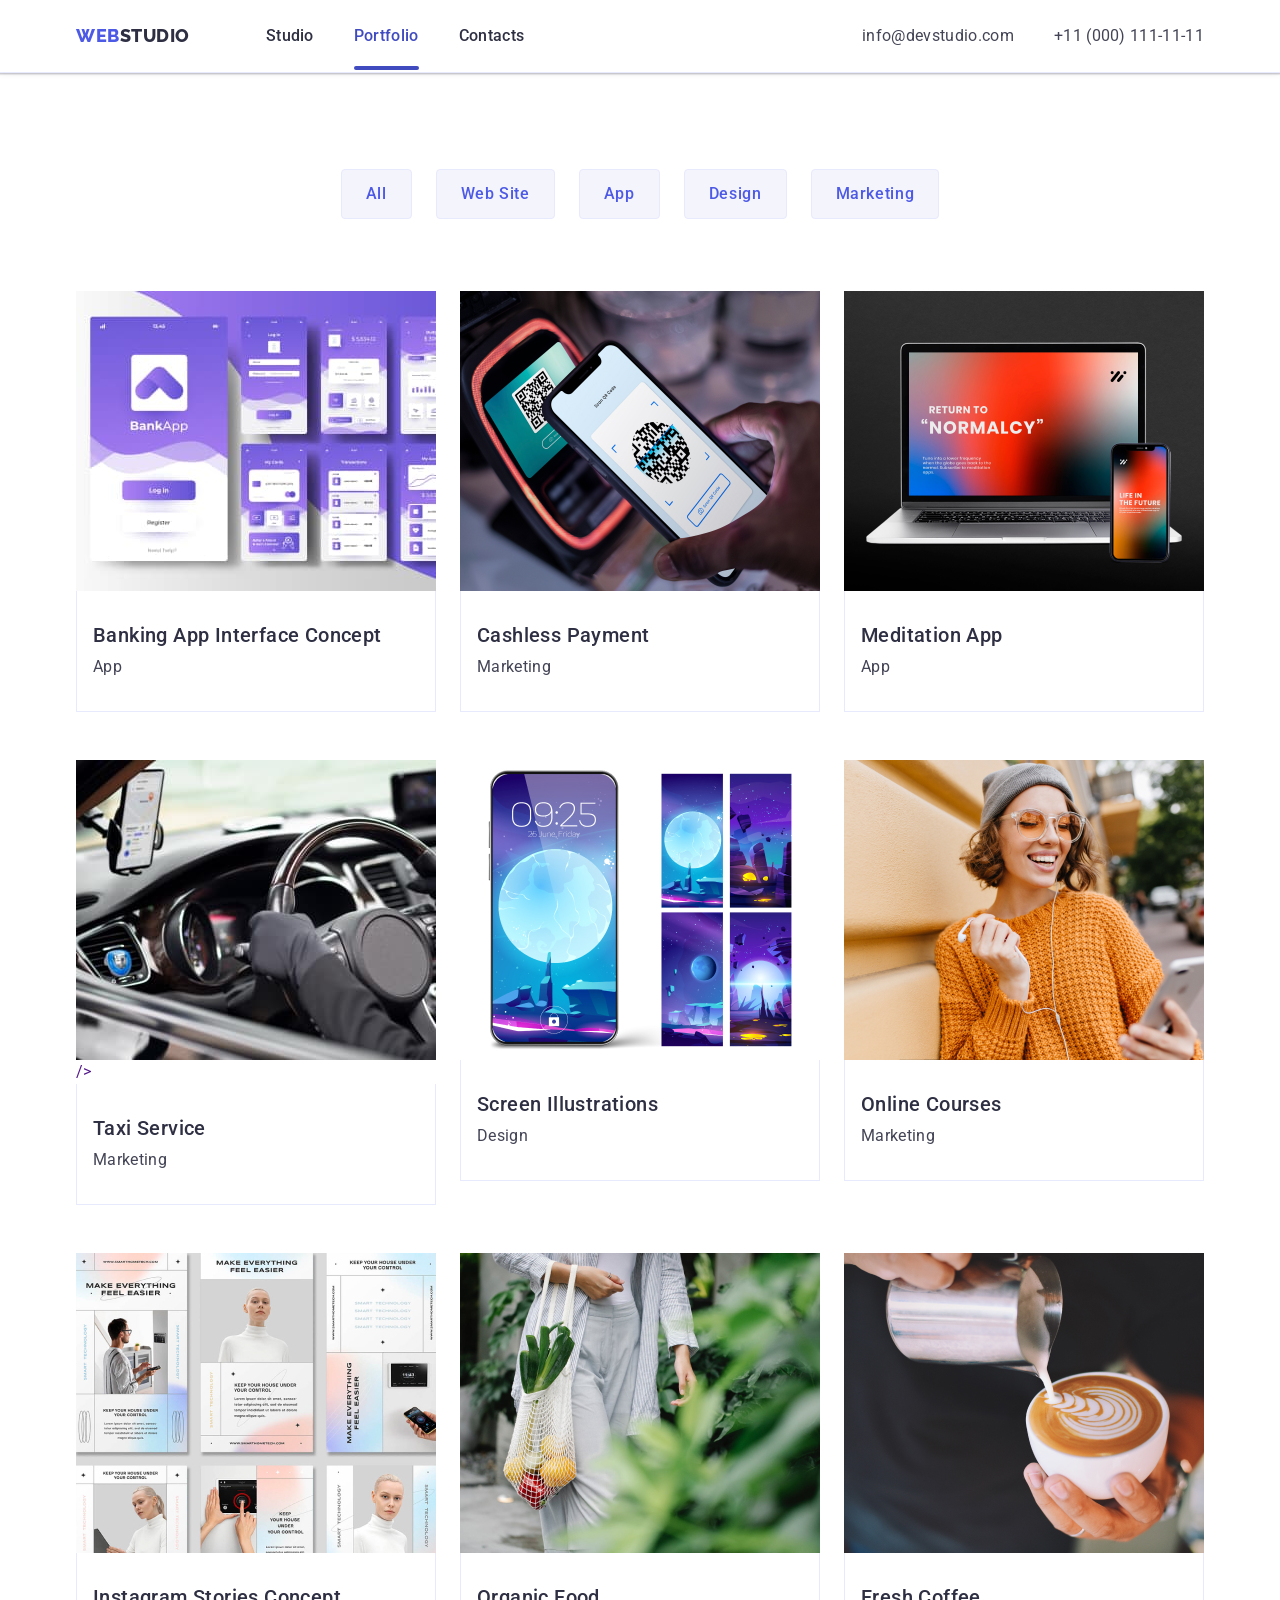
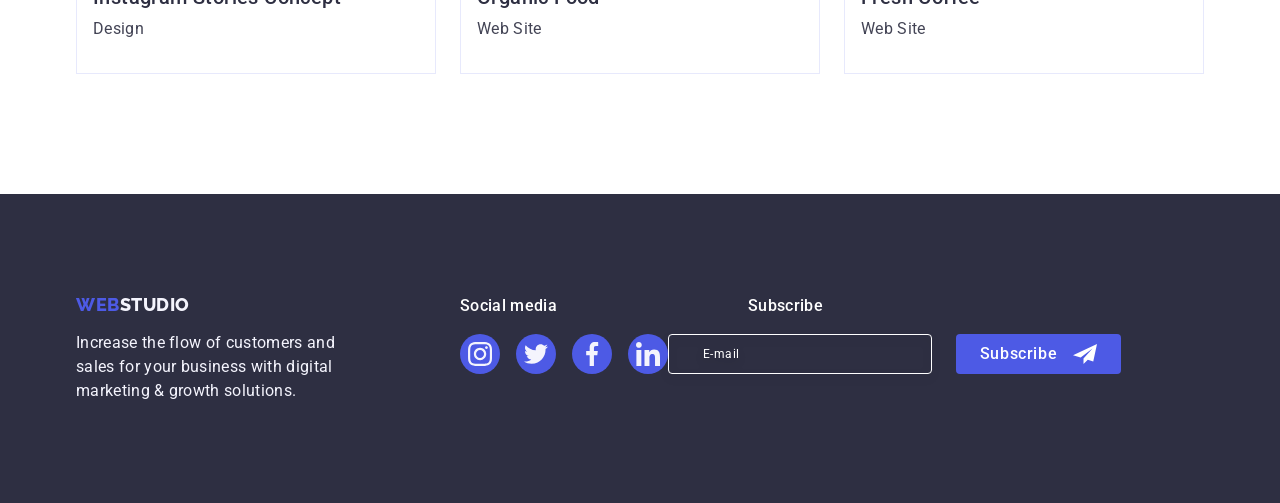
==== commit 4fee53b8: "footer-button" ====
--- a/portfolio.html
+++ b/portfolio.html
@@ -317,23 +317,25 @@
           <p class="subscribe">Subscribe</p>
           <form class="footer-client-form">
             <!-- <span class="footer-input-button"> -->
-              <label class="modal-user-info">
-                <input
-                  class="footer-email"
-                  type="email"
-                  name="user_email"
-                  placeholder="E-mail"
-                />
-              </label>
-              <!-- <span class="button-icon"> -->
-                <button class="footer-button" type="submit">Subscribe</button>
-                <svg class="footer-button-svg" width="24" height="24">
-                  <use
-                    class="button-svg"
-                    href="./images/icons.svg#icon-telegram"
-                  ></use>
-                </svg>
-              <!-- </span> -->
+            <label class="modal-user-info">
+              <input
+                class="footer-email"
+                type="email"
+                name="user-email"
+                placeholder="E-mail"
+              />
+            </label>
+            <!-- <span class="button-icon"> -->
+            <button class="footer-button" type="submit">
+              Subscribe
+              <svg class="footer-button-svg" width="24" height="24">
+                <use
+                  class="button-svg"
+                  href="./images/icons.svg#icon-telegram"
+                ></use>
+              </svg>
+            </button>
+            <!-- </span> -->
             <!-- </span> -->
           </form>
         </div>
--- a/css/styles.css
+++ b/css/styles.css
@@ -596,9 +596,11 @@
     font-size: 16px;
     line-height: 1.5;
     letter-spacing: 0.04em;
+    border: none;
     border-radius: 4px;
     color: #FFFFFF;
     background: #4D5AE5;
+    
     cursor: pointer;
 
 
@@ -611,9 +613,6 @@
 
 .footer-button-svg {
     margin-left: 16px;
-    position: absolute;
-    right: 24px;
-    top: 10px;
 }
 
 /* portfolio */
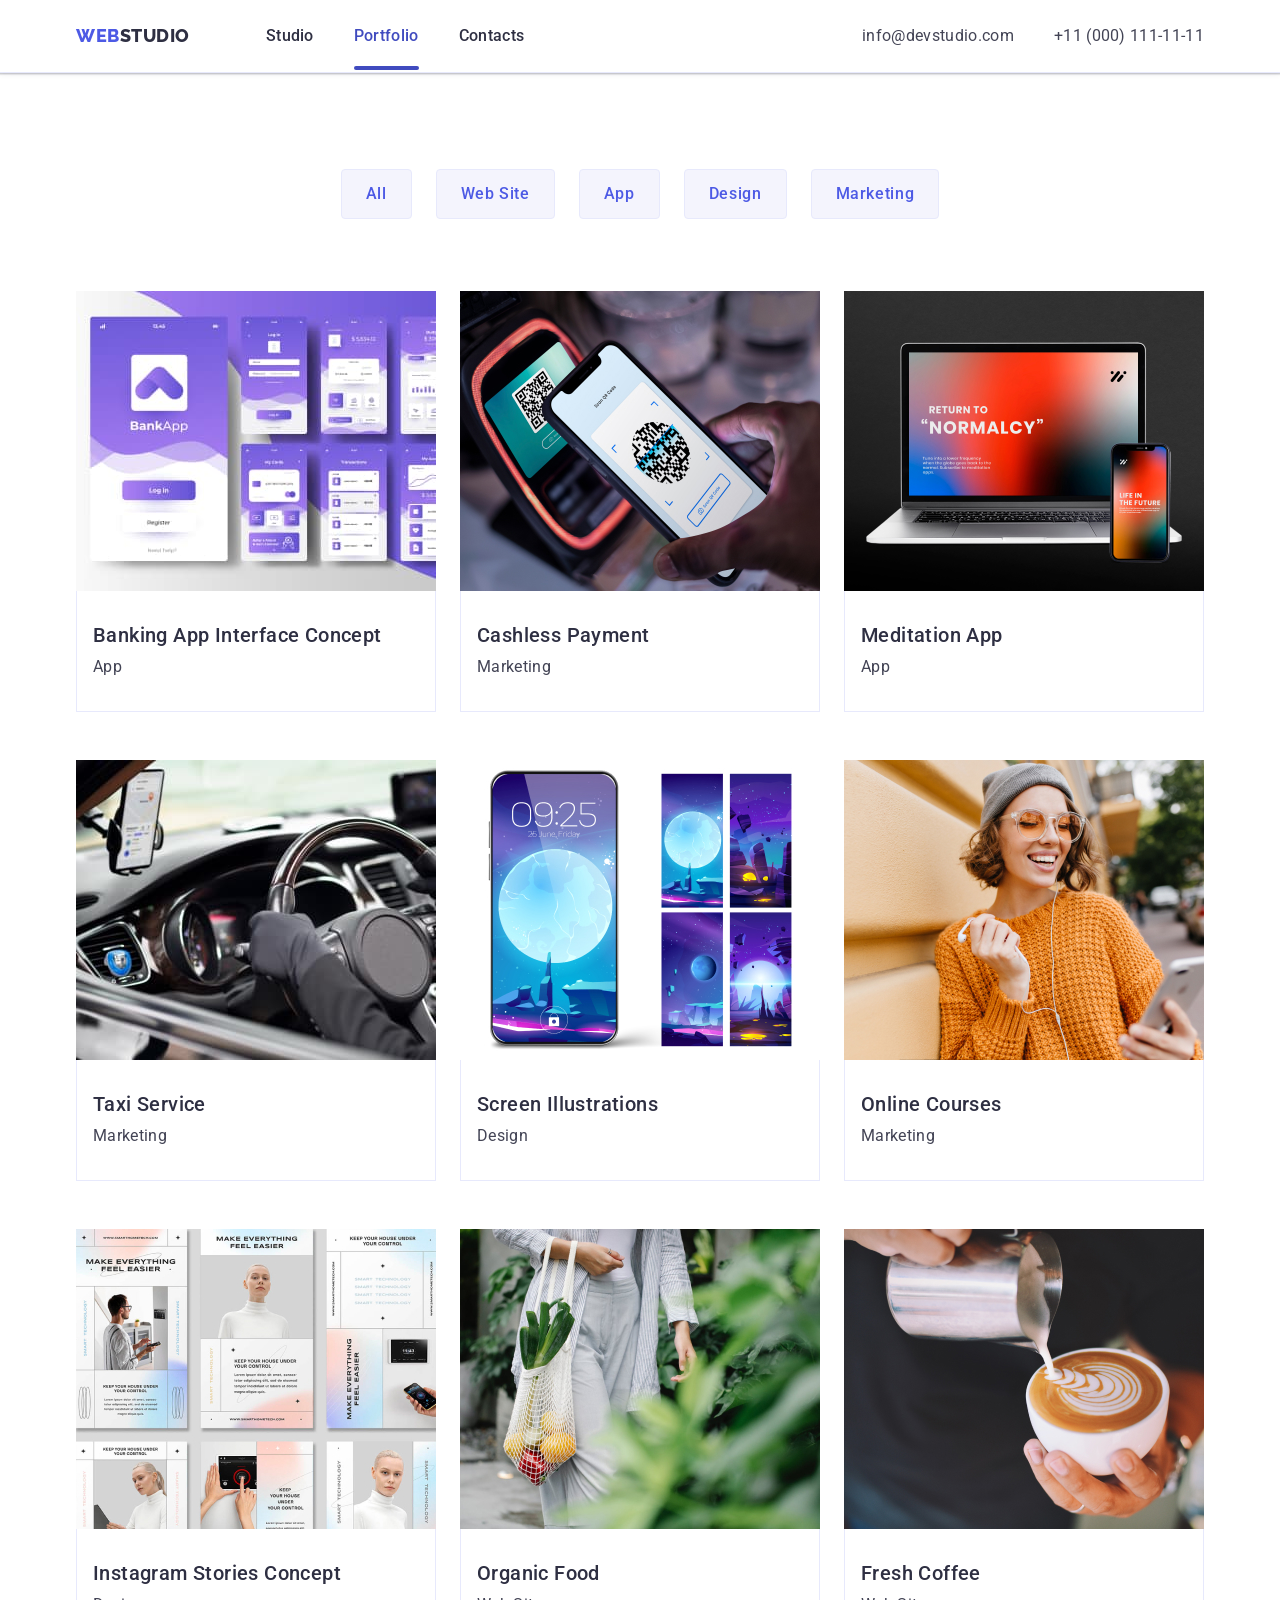
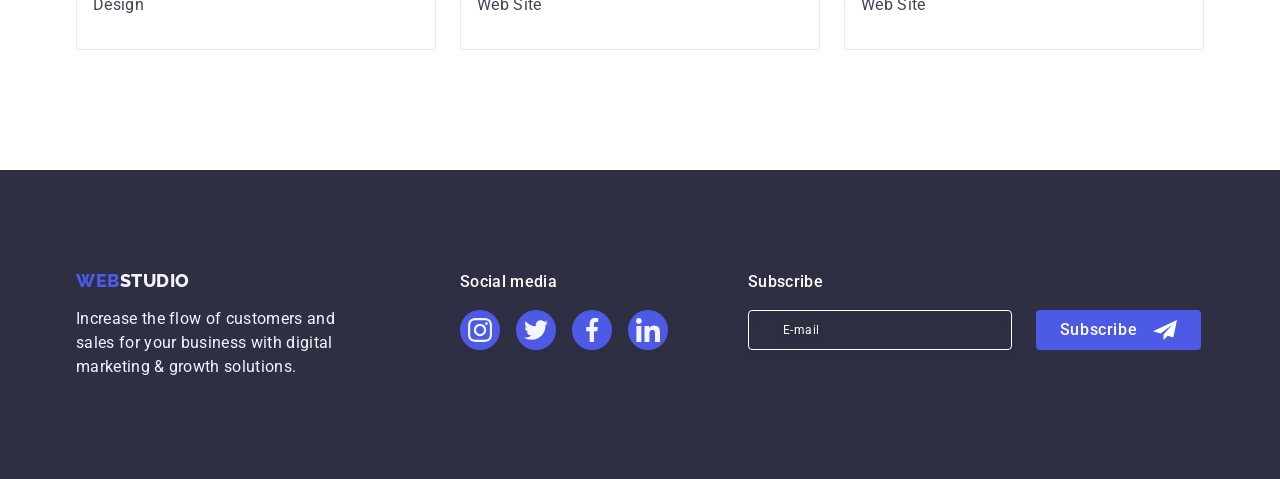
==== commit f83fe2de: "bag-fixed" ====
--- a/portfolio.html
+++ b/portfolio.html
@@ -140,7 +140,6 @@
               <a class="picture link" href="">
                 <div class="text-overlay">
                   <img src="./images/portfolio_img/taxi.jpg" alt="taxi" />
-                  />
 
                   <p class="overlay">
                     14 Stylish and User-Friendly App Design Concepts · Task
--- a/css/styles.css
+++ b/css/styles.css
@@ -577,6 +577,7 @@
 
 .footer-client-form {
     display: flex;
+    margin-left: 80px;
 }
 
 /* .footer-input-button {
@@ -600,7 +601,7 @@
     border-radius: 4px;
     color: #FFFFFF;
     background: #4D5AE5;
-    
+
     cursor: pointer;
 
 
@@ -745,6 +746,7 @@
 }
 
 .modal {
+    padding: 72px 24px 24px 24px;
     position: absolute;
     top: 50%;
     left: 50%;
@@ -797,10 +799,13 @@
 }
 
 /* backdrop user info */
-
-.modal-user {
+.modal-user-general {
+    margin-bottom: 8px;
+}
+
+/* .modal-user {
     padding: 0px 24px 0px 24px;
-}
+} */
 
 .modal-title {
     font-weight: 500;
@@ -808,37 +813,57 @@
     line-height: 1.5;
     text-align: center;
     letter-spacing: 0.02em;
-    margin-top: 72px;
+    color: #2E2F42;
     margin-bottom: 16px;
 }
 
-.modal-info-desc {
+/* .modal-info-desc {
     display: block;
     font-size: 12px;
     line-height: 1.16;
     letter-spacing: 0.01em;
     color: #8E8F99;
     margin-bottom: 4px;
-}
+} */
 
 .modal-user-info {
     display: block;
-    margin-bottom: 8px;
+    margin-bottom: 4px;
     margin-right: 24px;
+    font-size: 12px;
+    line-height: 1.17;
+    letter-spacing: 0.04em;
+    color: #8e8f99;
 
 }
 
 .input-user-info {
     position: relative;
-    width: 360px;
+    width: 100%;
     height: 40px;
     padding-left: 38px;
+    background-color: transparent;
+    outline: transparent;
+    border: 1px solid #2E2F4266;
 }
 
 .modal-user-comment {
     width: 360px;
     height: 120px;
     resize: none;
+    font-size: 12px;
+    line-height: 1.17;
+    letter-spacing: 0.04em;
+    color: rgba(46, 47, 66, 0.4);
+    background-color: transparent;
+    outline: transparent;
+    padding: 8px 16px;
+    border: 1px solid rgba(46, 47, 66, 0.2);
+}
+
+.modal-comment {
+    margin-bottom: 16px;
+
 }
 
 .modal-user-comment::placeholder {
@@ -850,13 +875,8 @@
 
 .input-user-info,
 .modal-user-comment {
-    width: 100%;
-    border: 1px solid #2E2F4266;
     border-radius: 4px;
-    transition: outline var(--transition-duration-func), border-color var(--transition-duration-func);
-    padding-top: 8px;
-    padding-left: 16px;
-
+    transition: border-color var(--transition-duration-func);
 }
 
 .input-user-info:focus,
@@ -867,7 +887,7 @@
     border-color: #4D5AE5;
 }
 
-.input-user-info:focus,
+.input-user-info:focus+.input-icon,
 .input-user-info:hover+.input-icon {
     fill: #4D5AE5;
 }
@@ -876,37 +896,38 @@
     position: relative;
 }
 
-.privacy-text {
+.checkbox {
+    margin-bottom: 24px;
+}
+
+.modal-user-checkbox {
     font-size: 12px;
     line-height: 1.17;
     letter-spacing: 0.04em;
     color: #8E8F99;
 }
 
-.modal-user-checkbox {
-    display: flex;
-    text-align: center;
-}
-
-.modal-user-privacy {
-    appearance: none;
-    position: absolute;
-}
-
-.privacy-checkmark {
+.privacy-text {
+    width: 16px;
+    height: 16px;
     border: 1px solid rgba(46, 47, 66, 0.4);
     border-radius: 2px;
-    padding: 2px;
-    margin-right: 8px;
-}
-
-.checkmark-icon {
-    opacity: 0;
-    transition: opacity var(--transition-duration-func);
-}
-
-.modal-user-privacy:checked+.privacy-checkmark>.checkmark-icon {
-    opacity: 1;
+    display: inline-flex;
+    align-items: center;
+    justify-content: center;
+    fill: transparent;
+}
+
+.visually-hidden:checked+.modal-user-checkbox>.privacy-text {
+    background-color: #404bbf;
+    border: none;
+    fill: #FFFFFF;
+    border-color: #404bbf;
+}
+
+.link-color {
+    color: #4d5ae5;
+
 }
 
 .input-icon {
@@ -916,30 +937,33 @@
     top: 50%;
     left: 19px;
     transform: translateY(-50%);
+    left: 16px;
+    transition: fill var(--transition-duration-func);
 
 }
 
 .user-info-svg {
     position: relative;
+}
+
+.modal-user-button {
     display: block;
-}
-
-.modal-user-button {
-    font-size: 16px;
+    margin-right: auto;
+    margin-left: auto;
+    margin-top: 24px;
+    margin-bottom: 24px;
+    font-size: 16px;
+    line-height: 1.5;
     letter-spacing: 0.04em;
     background-color: #4D5AE5;
     font-weight: 500;
     color: #FFFFFF;
-    cursor: pointer;
-    display: block;
     padding: 16px 32px;
     border: none;
     border-radius: 4px;
     min-width: 169px;
     height: 56px;
-    margin-right: auto;
-    margin-left: auto;
-    margin-top: 24px;
-    margin-bottom: 24px;
+
+    cursor: pointer;
     transition: background-color var(--transition-duration-func);
 }
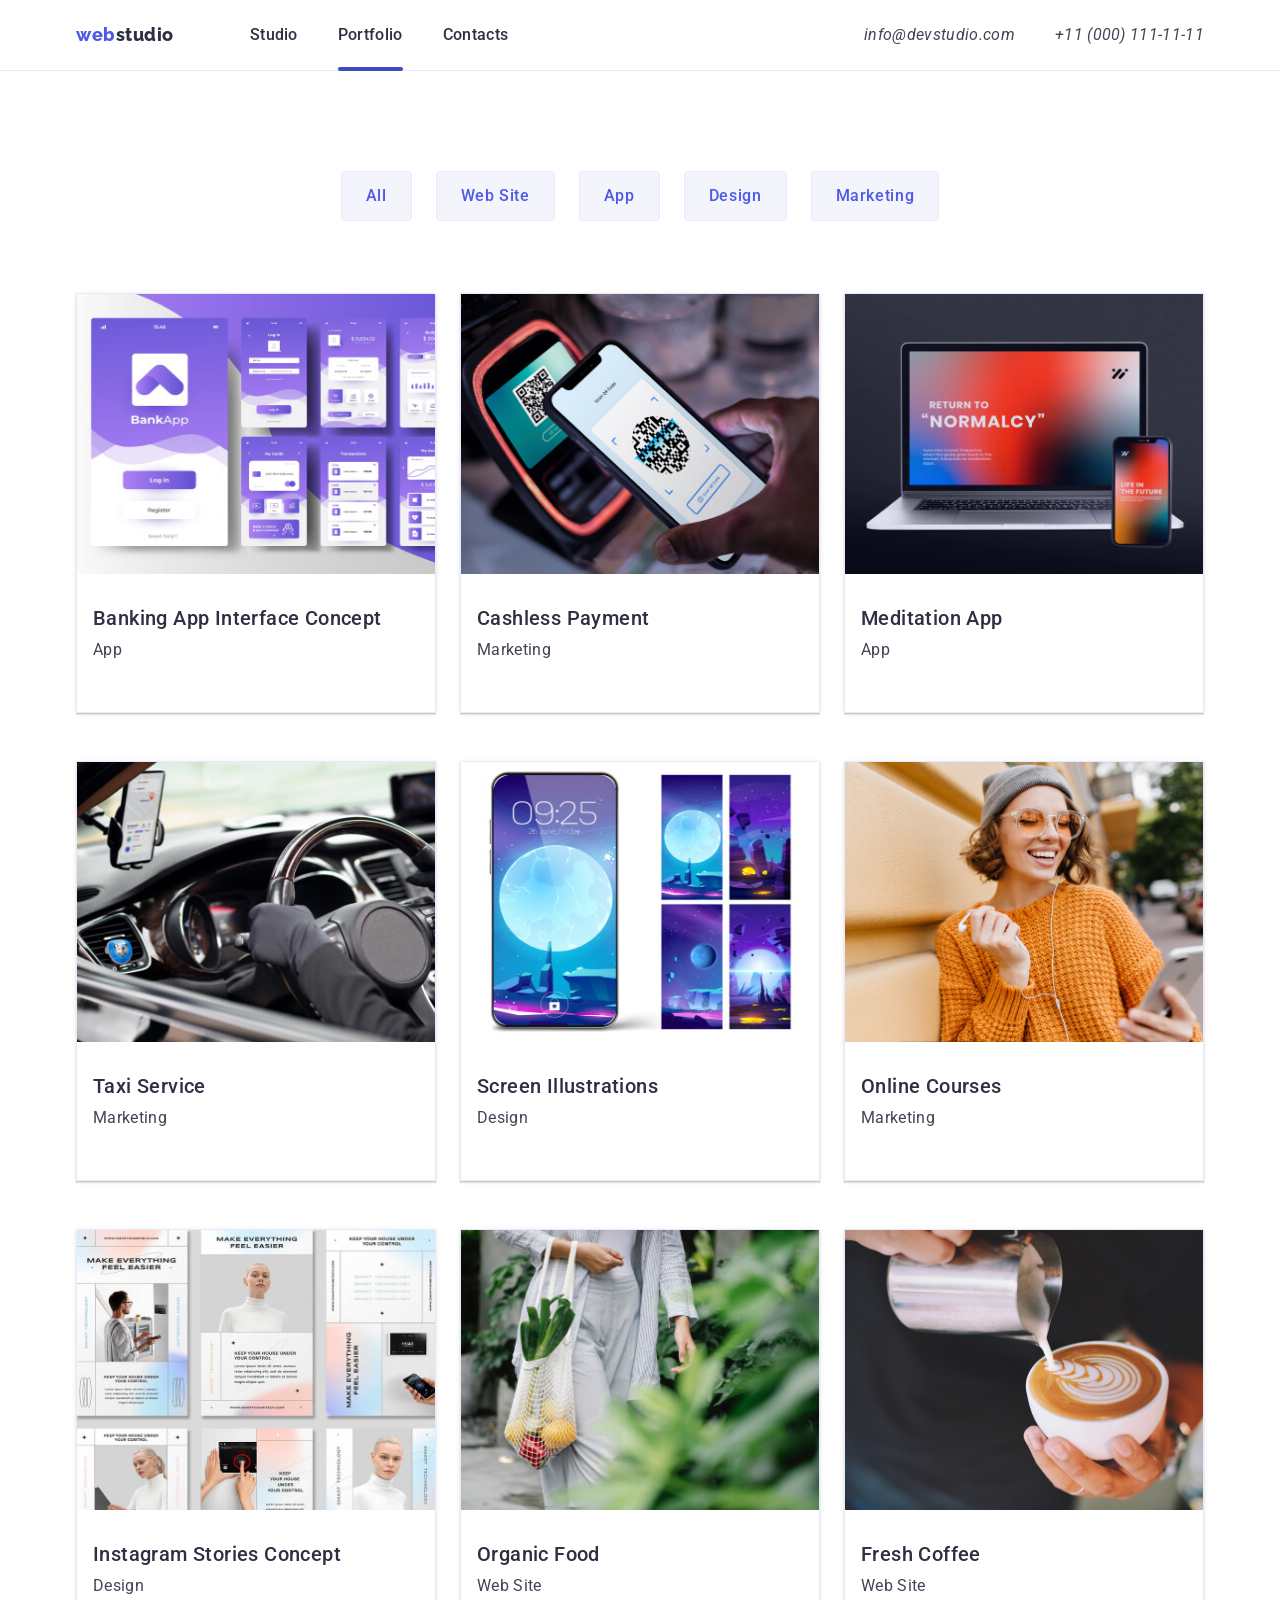
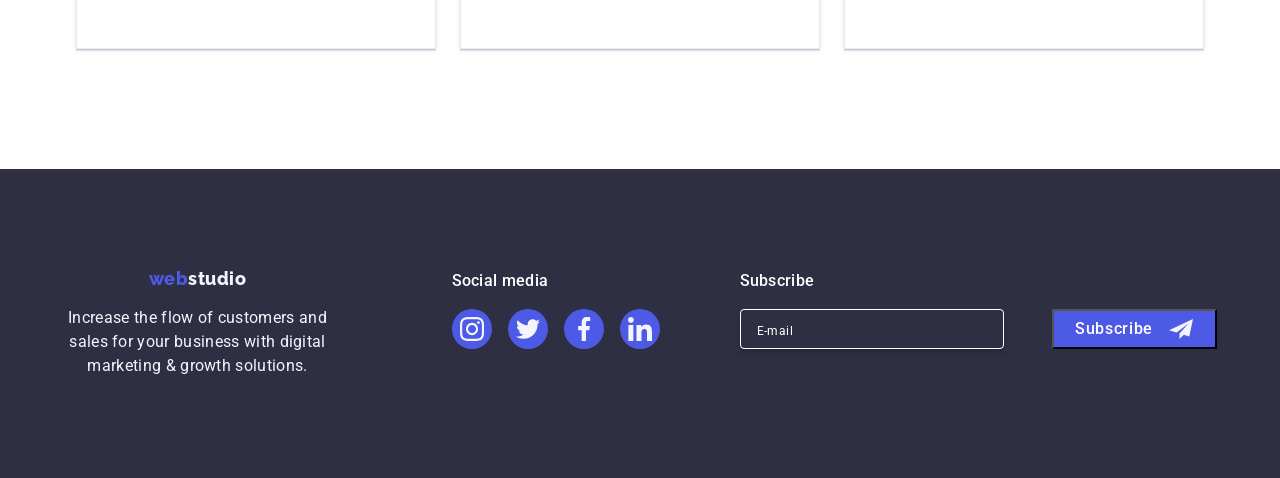
==== commit 1dcd1769: "Initial commit" ====
--- a/portfolio.html
+++ b/portfolio.html
@@ -1,344 +1,423 @@
 <!DOCTYPE html>
-<html lang="en">
+<html lang="ua">
   <head>
     <meta charset="UTF-8" />
     <meta http-equiv="X-UA-Compatible" content="IE=edge" />
     <meta name="viewport" content="width=device-width, initial-scale=1.0" />
-    <title>Document</title>
-    <link
-      rel="stylesheet"
-      href="https://cdnjs.cloudflare.com/ajax/libs/modern-normalize/1.1.0/modern-normalize.min.css"
-    />
-    <link rel="stylesheet" href="./css/styles.css" />
+    <link rel="preconnect" href="https://fonts.googleapis.com" />
+    <link rel="preconnect" href="https://fonts.gstatic.com" crossorigin />
     <link rel="preconnect" href="https://fonts.googleapis.com" />
     <link rel="preconnect" href="https://fonts.gstatic.com" crossorigin />
 
     <link
-      href="https://fonts.googleapis.com/css2?family=Montserrat:wght@400;700&family=Raleway:wght@800&family=Roboto:wght@400;500;700&display=swap"
+      href="https://fonts.googleapis.com/css2?family=Raleway:wght@800&family=Roboto:wght@400;500;700&display=swap"
       rel="stylesheet"
     />
+    <title>studio</title>
+    <link
+      rel="stylesheet"
+      href="https://cdnjs.cloudflare.com/ajax/libs/modern-normalize/2.0.0/modern-normalize.min.css"
+      integrity="sha512-4xo8blKMVCiXpTaLzQSLSw3KFOVPWhm/TRtuPVc4WG6kUgjH6J03IBuG7JZPkcWMxJ5huwaBpOpnwYElP/m6wg=="
+      crossorigin="anonymous"
+      referrerpolicy="no-referrer"
+    />
+
+    <link rel="stylesheet" href="./styles.css" />
+    <link rel="stylesheet" href="./media.css" />
   </head>
   <body>
     <!-- header -->
     <header class="header">
       <div class="container header-container">
-        <nav class="header_nav">
-          <a href="./index.html" class="logo link"
-            >Web<span class="logo-end">Studio</span></a
-          >
-
-          <ul class="menu list">
-            <li class="menu-item">
-              <a href="./index.html" class="menu-name link">Studio</a>
-            </li>
-
-            <li class="menu-item">
-              <a class="menu-name portfolio-active link" href="./portfolio.html"
+        <a class="main-logo" href="./index.html"><span>web</span>studio</a>
+        <nav class="header-nav">
+          <ul class="header-list">
+            <li>
+              <a class="header-item" href="./index.html">Studio</a>
+            </li>
+            <li>
+              <a class="header-item header-list-active" href="./portfolio.html"
                 >Portfolio</a
               >
             </li>
-            <li class="menu-item">
-              <a class="menu-name link" href="">Contacts</a>
-            </li>
+            <li><a class="header-item" href="">Contacts</a></li>
           </ul>
         </nav>
-        <!-- contacts -->
-        <address class="data">
-          <ul class="contacts list">
-            <li class="contact-data">
-              <a class="data-info link" href="mailto:info@devstudio.com"
+        <address class="header-address">
+          <ul class="header-address-list">
+            <li class="header-address-item header-address-mail">
+              <a
+                class="header-mail header-mail-phone"
+                href="mailto:info@devstudio.com"
                 >info@devstudio.com</a
               >
             </li>
-            <li class="contact-data">
-              <a class="data-info link" href="tel:+110001111111"
+            <li class="header-address-item">
+              <a
+                class="header-phone header-mail-phone"
+                href="tell:+11(000)1111111"
                 >+11 (000) 111-11-11</a
               >
             </li>
           </ul>
         </address>
+        <button type="button" class="header-menu-btn" data-menu-open>
+          <svg class="header-menu-open" width="32" height="22">
+            <use href="./images/icons.svg#menu-hamburger"></use>
+          </svg>
+        </button>
       </div>
     </header>
-    <!-- hero -->
     <main>
-      <section class="portfolio">
-        <div class="main-profile container">
-          <h1 hidden>scroll</h1>
-          <ul class="buttons list">
-            <li>
-              <button type="button" class="scroll-btn">All</button>
-            </li>
-            <li><button type="button" class="scroll-btn">Web Site</button></li>
-            <li><button type="button" class="scroll-btn">App</button></li>
-            <li><button type="button" class="scroll-btn">Design</button></li>
-            <li><button type="button" class="scroll-btn">Marketing</button></li>
+      <!---------------------------- tools ---------------------------->
+      <section class="tools">
+        <div class="container tools-container">
+          <h2 hidden>tools</h2>
+          <ul class="tools-menu-list">
+            <li class="tools-menu-item">
+              <button class="tools-menu-btn" type="button">All</button>
+            </li>
+            <li class="tools-menu-item">
+              <button class="tools-menu-btn" type="button">Web Site</button>
+            </li>
+            <li class="tools-menu-item">
+              <button class="tools-menu-btn" type="button">App</button>
+            </li>
+            <li class="tools-menu-item">
+              <button class="tools-menu-btn" type="button">Design</button>
+            </li>
+            <li class="tools-menu-item">
+              <button class="tools-menu-btn" type="button">Marketing</button>
+            </li>
           </ul>
-          <!-- line 1 -->
-          <ul class="portfolio-pictures list">
-            <li class="technologies">
-              <a href="" class="picture link">
-                <div class="text-overlay">
-                  <img
-                    src="./images/portfolio_img/banking-app.jpg"
-                    alt="banking app"
-                  />
-
-                  <p class="overlay">
-                    14 Stylish and User-Friendly App Design Concepts · Task
-                    Manager App · Calorie Tracker App · Exotic Fruit Ecommerce
-                    App · Cloud Storage App
-                  </p>
-                </div>
-                <div class="card-text">
-                  <h2 class="cards-title">Banking App Interface Concept</h2>
-                  <p class="card-category">App</p>
-                </div></a
-              >
-            </li>
-            <li class="technologies">
-              <a class="picture link" href=""
-                ><div class="text-overlay">
-                  <img
-                    src="./images/portfolio_img/cashless.jpg"
-                    alt="banking-app"
-                  />
-
-                  <p class="overlay">
-                    14 Stylish and User-Friendly App Design Concepts · Task
-                    Manager App · Calorie Tracker App · Exotic Fruit Ecommerce
-                    App · Cloud Storage App
-                  </p>
-                </div>
-                <div class="card-text">
-                  <h2 class="cards-title">Cashless Payment</h2>
-                  <p class="card-category">Marketing</p>
-                </div></a
-              >
-            </li>
-            <li class="technologies">
-              <a class="picture link" href=""
-                ><div class="text-overlay">
-                  <img
-                    src="./images/portfolio_img/meditation.jpg"
-                    alt="Meditation"
-                  />
-
-                  <p class="overlay">
-                    14 Stylish and User-Friendly App Design Concepts · Task
-                    Manager App · Calorie Tracker App · Exotic Fruit Ecommerce
-                    App · Cloud Storage App
-                  </p>
-                </div>
-                <div class="card-text">
-                  <h2 class="cards-title">Meditation App</h2>
-                  <p class="card-category">App</p>
-                </div></a
-              >
-            </li>
-            <!-- line 2 -->
-            <li class="technologies">
-              <a class="picture link" href="">
-                <div class="text-overlay">
-                  <img src="./images/portfolio_img/taxi.jpg" alt="taxi" />
-
-                  <p class="overlay">
-                    14 Stylish and User-Friendly App Design Concepts · Task
-                    Manager App · Calorie Tracker App · Exotic Fruit Ecommerce
-                    App · Cloud Storage App
-                  </p>
-                </div>
-                <div class="card-text">
-                  <h2 class="cards-title">Taxi Service</h2>
-                  <p class="card-category">Marketing</p>
-                </div></a
-              >
-            </li>
-            <li class="technologies">
-              <a class="picture link" href="">
-                <div class="text-overlay">
-                  <img
-                    src="./images/portfolio_img/screen.jpg"
-                    alt="phone screen"
-                  />
-
-                  <p class="overlay">
-                    14 Stylish and User-Friendly App Design Concepts · Task
-                    Manager App · Calorie Tracker App · Exotic Fruit Ecommerce
-                    App · Cloud Storage App
-                  </p>
-                </div>
-                <div class="card-text">
-                  <h2 class="cards-title">Screen Illustrations</h2>
-                  <p class="card-category">Design</p>
-                </div></a
-              >
-            </li>
-            <li class="technologies">
-              <a class="picture link" href="">
-                <div class="text-overlay">
-                  <img
-                    src="./images/portfolio_img/courses.jpg"
-                    alt="Online Courses"
-                  />
-
-                  <p class="overlay">
-                    14 Stylish and User-Friendly App Design Concepts · Task
-                    Manager App · Calorie Tracker App · Exotic Fruit Ecommerce
-                    App · Cloud Storage App
-                  </p>
-                </div>
-                <div class="card-text">
-                  <h2 class="cards-title">Online Courses</h2>
-                  <p class="card-category">Marketing</p>
-                </div></a
-              >
-            </li>
-            <!-- line 3 -->
-            <li class="technologies">
-              <a class="picture link" href="">
-                <div class="text-overlay">
-                  <img
-                    src="./images/portfolio_img/inst.jpg"
-                    alt="Instagram Stories"
-                  />
-
-                  <p class="overlay">
-                    14 Stylish and User-Friendly App Design Concepts · Task
-                    Manager App · Calorie Tracker App · Exotic Fruit Ecommerce
-                    App · Cloud Storage App
-                  </p>
-                </div>
-                <div class="card-text">
-                  <h2 class="cards-title">Instagram Stories Concept</h2>
-                  <p class="card-category">Design</p>
-                </div></a
-              >
-            </li>
-            <li class="technologies">
-              <a class="picture link" href="">
-                <div class="text-overlay">
-                  <img
-                    src="./images/portfolio_img/food.jpg"
-                    alt="Organic Food"
-                  />
-
-                  <p class="overlay">
-                    14 Stylish and User-Friendly App Design Concepts · Task
-                    Manager App · Calorie Tracker App · Exotic Fruit Ecommerce
-                    App · Cloud Storage App
-                  </p>
-                </div>
-                <div class="card-text">
-                  <h2 class="cards-title">Organic Food</h2>
-                  <p class="card-category">Web Site</p>
-                </div></a
-              >
-            </li>
-            <li class="technologies">
-              <a class="picture link" href="">
-                <div class="text-overlay">
-                  <img src="./images/portfolio_img/coffee.jpg" alt="Coffee" />
-
-                  <p class="overlay">
-                    14 Stylish and User-Friendly App Design Concepts · Task
-                    Manager App · Calorie Tracker App · Exotic Fruit Ecommerce
-                    App · Cloud Storage App
-                  </p>
-                </div>
-                <div class="card-text">
-                  <h2 class="cards-title">Fresh Coffee</h2>
-                  <p class="card-category">Web Site</p>
-                </div></a
-              >
+          <!-- pictures -->
+          <ul class="tools-list">
+            <li class="tools-list-item">
+              <div class="tools-card">
+                <img
+                  width="360"
+                  height="300"
+                  class="tools-pictures"
+                  srcset="./images/bank-2x.jpg 2x"
+                  src="./images/bank.jpg"
+                  alt="banking app"
+                />
+                <div class="tools-hidden">
+                  <p class="tools-hidden-text">
+                    14 Stylish and User-Friendly App Design Concepts · Task
+                    Manager App · Calorie Tracker App · Exotic Fruit Ecommerce
+                    App · Cloud Storage App
+                  </p>
+                </div>
+              </div>
+              <div class="tools-card-text">
+                <h3 class="tools-name">Banking App Interface Concept</h3>
+                <p class="tools-text">App</p>
+              </div>
+            </li>
+            <li class="tools-list-item">
+              <div class="tools-card">
+                <img
+                  width="360"
+                  height="300"
+                  class="tools-pictures"
+                  srcset="./images/remote-pay-2x.jpg 2x"
+                  src="./images/remote-pay.jpg"
+                  alt="cashless payment"
+                />
+                <div class="tools-hidden">
+                  <p class="tools-hidden-text">
+                    14 Stylish and User-Friendly App Design Concepts · Task
+                    Manager App · Calorie Tracker App · Exotic Fruit Ecommerce
+                    App · Cloud Storage App
+                  </p>
+                </div>
+              </div>
+              <div class="tools-card-text">
+                <h3 class="tools-name">Cashless Payment</h3>
+                <p class="tools-text">Marketing</p>
+              </div>
+            </li>
+            <li class="tools-list-item">
+              <div class="tools-card">
+                <img
+                  width="360"
+                  height="300"
+                  class="tools-pictures"
+                  srcset="./images/pc-2x.jpg 2x"
+                  src="./images/pc.jpg"
+                  alt="meditation app"
+                />
+                <div class="tools-hidden">
+                  <p class="tools-hidden-text">
+                    14 Stylish and User-Friendly App Design Concepts · Task
+                    Manager App · Calorie Tracker App · Exotic Fruit Ecommerce
+                    App · Cloud Storage App
+                  </p>
+                </div>
+              </div>
+              <div class="tools-card-text">
+                <h3 class="tools-name">Meditation App</h3>
+                <p class="tools-text">App</p>
+              </div>
+            </li>
+            <li class="tools-list-item">
+              <div class="tools-card">
+                <img
+                  width="360"
+                  height="300"
+                  class="tools-pictures"
+                  srcset="./images/taxi-2x.jpg 2x"
+                  src="./images/taxi.jpg"
+                  alt="taxi service"
+                />
+                <div class="tools-hidden">
+                  <p class="tools-hidden-text">
+                    14 Stylish and User-Friendly App Design Concepts · Task
+                    Manager App · Calorie Tracker App · Exotic Fruit Ecommerce
+                    App · Cloud Storage App
+                  </p>
+                </div>
+              </div>
+              <div class="tools-card-text">
+                <h3 class="tools-name">Taxi Service</h3>
+                <p class="tools-text">Marketing</p>
+              </div>
+            </li>
+            <li class="tools-list-item">
+              <div class="tools-card">
+                <img
+                  width="360"
+                  height="300"
+                  class="tools-pictures"
+                  srcset="./images/phone-illustration-2x.jpg 2x"
+                  src="./images/phone-illustration.jpg"
+                  alt="screen illustrations"
+                />
+                <div class="tools-hidden">
+                  <p class="tools-hidden-text">
+                    14 Stylish and User-Friendly App Design Concepts · Task
+                    Manager App · Calorie Tracker App · Exotic Fruit Ecommerce
+                    App · Cloud Storage App
+                  </p>
+                </div>
+              </div>
+              <div class="tools-card-text">
+                <h3 class="tools-name">Screen Illustrations</h3>
+                <p class="tools-text">Design</p>
+              </div>
+            </li>
+            <li class="tools-list-item">
+              <div class="tools-card">
+                <img
+                  width="360"
+                  height="300"
+                  class="tools-pictures"
+                  srcset="./images/girl-2x.jpg 2x"
+                  src="./images/girl.jpg"
+                  alt="online courses"
+                />
+                <div class="tools-hidden">
+                  <p class="tools-hidden-text">
+                    14 Stylish and User-Friendly App Design Concepts · Task
+                    Manager App · Calorie Tracker App · Exotic Fruit Ecommerce
+                    App · Cloud Storage App
+                  </p>
+                </div>
+              </div>
+              <div class="tools-card-text">
+                <h3 class="tools-name">Online Courses</h3>
+                <p class="tools-text">Marketing</p>
+              </div>
+            </li>
+            <li class="tools-list-item">
+              <div class="tools-card">
+                <img
+                  width="360"
+                  height="300"
+                  class="tools-pictures"
+                  srcset="./images/portfolio-2x.jpg 2x"
+                  src="./images/portfolio.jpg"
+                  alt="instagram stories"
+                />
+                <div class="tools-hidden">
+                  <p class="tools-hidden-text">
+                    14 Stylish and User-Friendly App Design Concepts · Task
+                    Manager App · Calorie Tracker App · Exotic Fruit Ecommerce
+                    App · Cloud Storage App
+                  </p>
+                </div>
+              </div>
+              <div class="tools-card-text">
+                <h3 class="tools-name">Instagram Stories Concept</h3>
+                <p class="tools-text">Design</p>
+              </div>
+            </li>
+            <li class="tools-list-item">
+              <div class="tools-card">
+                <img
+                  width="360"
+                  height="300"
+                  class="tools-pictures"
+                  srcset="./images/green-2x.jpg 2x"
+                  src="./images/green.jpg"
+                  alt="organic food"
+                />
+                <div class="tools-hidden">
+                  <p class="tools-hidden-text">
+                    14 Stylish and User-Friendly App Design Concepts · Task
+                    Manager App · Calorie Tracker App · Exotic Fruit Ecommerce
+                    App · Cloud Storage App
+                  </p>
+                </div>
+              </div>
+              <div class="tools-card-text">
+                <h3 class="tools-name">Organic Food</h3>
+                <p class="tools-text">Web Site</p>
+              </div>
+            </li>
+            <li class="tools-list-item">
+              <div class="tools-card">
+                <img
+                  width="360"
+                  height="300"
+                  class="tools-pictures"
+                  srcset="./images/coffee-2x.jpg 2x"
+                  src="./images/coffee.jpg"
+                  alt="fresh coffee"
+                />
+                <div class="tools-hidden">
+                  <p class="tools-hidden-text">
+                    14 Stylish and User-Friendly App Design Concepts · Task
+                    Manager App · Calorie Tracker App · Exotic Fruit Ecommerce
+                    App · Cloud Storage App
+                  </p>
+                </div>
+              </div>
+              <div class="tools-card-text">
+                <h3 class="tools-name">Fresh Coffee</h3>
+                <p class="tools-text">Web Site</p>
+              </div>
             </li>
           </ul>
         </div>
       </section>
     </main>
     <!-- footer -->
-    <footer class="main-footer">
-      <div class="footer-container container">
-        <div class="footer-text">
-          <a href="./index.html" class="footer-logo link"
-            >Web<span class="footer-logo-end">Studio</span>
-          </a>
-          <p class="footer-description">
+    <footer class="footer">
+      <div class="container footer-container">
+        <div class="footer-logo-text">
+          <a class="footer-logo" href="./index.html"><span>web</span>studio</a>
+          <p class="footer-text">
             Increase the flow of customers and sales for your business with
             digital marketing & growth solutions.
           </p>
         </div>
-        <div class="sm-container">
-          <p class="social-media">Social media</p>
-          <ul class="sm-footer list">
-            <li class="sm-list">
-              <a href="" class="sm-general footer-icon">
-                <svg class="sm-icons" width="24" height="24">
-                  <use
-                    class="sm-general-icon"
-                    href="./images/icons.svg#icon-instagram"
-                  ></use>
-                </svg>
-              </a>
-            </li>
-            <li class="sm-list">
-              <a href="" class="sm-general footer-icon">
-                <svg class="sm-icons" width="24" height="24">
-                  <use
-                    class="sm-icon"
-                    href="./images/icons.svg#icon-twitter"
-                  ></use>
-                </svg>
-              </a>
-            </li>
-            <li class="sm-list">
-              <a href="" class="sm-general footer-icon">
-                <svg class="sm-icons" width="24" height="24">
-                  <use
-                    class="sm-icon"
-                    href="./images/icons.svg#icon-facebook"
-                  ></use>
-                </svg>
-              </a>
-            </li>
-            <li class="sm-list">
-              <a href="" class="sm-general footer-icon">
-                <svg class="sm-icons" width="24" height="24">
-                  <use
-                    class="sm-icon"
-                    href="./images/icons.svg#icon-linkedin"
-                  ></use>
-                </svg>
-              </a>
-            </li>
-          </ul>
+        <div class="footer-social-media">
+          <h4 class="footer-media-logo">Social media</h4>
+          <div class="footer-icons">
+            <div class="footer-icon-place">
+              <svg class="footer-icon" width="24" height="24">
+                <use href="./images/icons.svg#instagram"></use>
+              </svg>
+            </div>
+            <div class="footer-icon-place">
+              <svg class="footer-icon" width="24" height="24">
+                <use href="./images/icons.svg#twitter"></use>
+              </svg>
+            </div>
+            <div class="footer-icon-place">
+              <svg class="footer-icon" width="24" height="24">
+                <use href="./images/icons.svg#facebook"></use>
+              </svg>
+            </div>
+            <div class="footer-icon-place">
+              <svg class="footer-icon" width="24" height="24">
+                <use href="./images/icons.svg#linkedin"></use>
+              </svg>
+            </div>
+          </div>
         </div>
-        <div class="footer-client-info">
-          <p class="subscribe">Subscribe</p>
-          <form class="footer-client-form">
-            <!-- <span class="footer-input-button"> -->
-            <label class="modal-user-info">
+        <div class="footer-input">
+          <p class="footer-input-text">Subscribe</p>
+          <div class="footer-input-form">
+            <form class="footer-form">
+              <label for="footer-email" aria-label="email"></label>
               <input
-                class="footer-email"
                 type="email"
-                name="user-email"
+                name="footer-email"
+                id="footer-email"
                 placeholder="E-mail"
+                class="footer-input-email"
               />
-            </label>
-            <!-- <span class="button-icon"> -->
-            <button class="footer-button" type="submit">
+            </form>
+            <button type="button" class="footer-input-btn">
               Subscribe
-              <svg class="footer-button-svg" width="24" height="24">
-                <use
-                  class="button-svg"
-                  href="./images/icons.svg#icon-telegram"
-                ></use>
+              <svg class="footer-icon" width="24" height="24">
+                <use href="./images/icons.svg#icon-telegram"></use>
               </svg>
             </button>
-            <!-- </span> -->
-            <!-- </span> -->
-          </form>
+          </div>
         </div>
       </div>
     </footer>
+    <!------ header-menu-------- -->
+    <div class="header-menu is-hidden" data-menu>
+      <div class="menu-info">
+        <button type="button" class="menu-close-btn" data-menu-close>
+          <svg class="menu-icon-close" width="24" height="24">
+            <use href="./images/icons.svg#close-button"></use>
+          </svg>
+        </button>
+        <ul class="menu-list">
+          <li class="menu-item">
+            <a class="menu-nav" href="./index.html">Studio</a>
+          </li>
+          <li class="menu-item">
+            <a class="menu-nav" href="./portfolio.html">Portfolio</a>
+          </li>
+          <li class="menu-item">
+            <a class="menu-nav" href="./index.html">Contacts</a>
+          </li>
+        </ul>
+      </div>
+      <div class="menu-contacts">
+        <ul class="menu-adress">
+          <li class="header-menu-phone">
+            <a class="menu-phone" href="tell:+11(000)1111111"
+              >+11 (000) 111-11-11</a
+            >
+          </li>
+          <li class="header-menu-mail">
+            <a class="menu-mail" href="mailto:info@devstudio.com"
+              >info@devstudio.com</a
+            >
+          </li>
+        </ul>
+        <ul class="menu-icon-list">
+          <li class="menu-icon-place">
+            <svg width="24" height="24">
+              <use class="menu-icon" href="./images/icons.svg#instagram"></use>
+            </svg>
+          </li>
+          <li class="menu-icon-place">
+            <svg width="24" height="24">
+              <use class="menu-icon" href="./images/icons.svg#twitter"></use>
+            </svg>
+          </li>
+          <li class="menu-icon-place">
+            <svg width="24" height="24">
+              <use class="menu-icon" href="./images/icons.svg#facebook"></use>
+            </svg>
+          </li>
+          <li class="menu-icon-place">
+            <svg width="24" height="24">
+              <use class="menu-icon" href="./images/icons.svg#linkedin"></use>
+            </svg>
+          </li>
+        </ul>
+      </div>
+    </div>
+    <script src="./menu.js"></script>
   </body>
 </html>
--- a/styles.css
+++ b/styles.css
@@ -0,0 +1,974 @@
+:root {
+    --black-text-color: #2E2F42;
+    --gray-text-color: #434455;
+    --background-white: #ffffff;
+    --main-hover-focus-color: #404BBF;
+    --hover-focus: 250ms cubic-bezier(0.4, 0, 0.2, 1);
+}
+
+a {
+    text-decoration: none;
+}
+
+ul {
+    list-style-type: none;
+    padding: 0;
+    margin: 0;
+}
+
+body {
+    font-family: 'Roboto', sans-serif;
+}
+
+.container {
+    width: 100%;
+    padding-left: 16px;
+    padding-right: 16px;
+    margin: 0 auto;
+}
+
+
+p,
+h1,
+h2,
+h3,
+h4,
+h5,
+h6 {
+    margin-top: 0;
+    margin-bottom: 0;
+}
+
+img {
+    display: block;
+}
+
+
+/*---------------- header --------------- */
+.header {
+    background-color: var(--background-white);
+    border-bottom: 1px solid #E7E9FC;
+
+}
+
+.header-container {
+    display: flex;
+    height: 70px;
+    align-items: center;
+    justify-content: space-between;
+
+}
+
+.main-logo {
+    font-family: Raleway;
+    font-size: 18px;
+    font-weight: 800;
+    line-height: 1.16;
+    letter-spacing: 0.54px;
+    color: #2E2F42;
+}
+
+.main-logo span {
+    font-family: Raleway;
+    font-size: 18px;
+    font-weight: 800;
+    line-height: 1.16;
+    letter-spacing: 0.54px;
+    color: #4D5AE5;
+
+
+}
+
+.header-menu-btn {
+    transform: translateY(2px);
+    border: none;
+    background-color: transparent;
+    cursor: pointer;
+}
+
+.header-menu-open {
+    stroke: #2E2F42;
+
+}
+
+.header-list {
+    align-items: center;
+    display: none;
+}
+
+.header-list-active {
+    position: relative;
+}
+
+
+.header-list-active::after {
+    content: '';
+    display: flex;
+    position: absolute;
+    width: 100%;
+    height: 4px;
+    border-radius: 2px;
+    background-color: #404BBF;
+    top: 42px;
+}
+
+
+.header-address {
+    display: none;
+}
+
+.header-mail-phone {
+    font-size: 12px;
+    font-weight: 400;
+    line-height: 1.16;
+    letter-spacing: 0.48px;
+    color: var(--gray-text-color);
+    transition: color var(--hover-focus);
+}
+
+.header-mail-phone:hover,
+.header-mail-phone:focus {
+    color: var(--main-hover-focus-color)
+}
+
+/*---------------- hero --------------- */
+
+.hero {
+    padding: 112px 0;
+    background-repeat: no-repeat;
+    background-position: center;
+    background-size: cover;
+    background-image: linear-gradient(rgba(46, 47, 66, 0.70), rgba(46, 47, 66, 0.70)), url(./images/hero-mobile.jpg);
+
+}
+
+@media (min-device-pixel-ratio: 2),
+(min-resolution: 192dpi),
+(min-resolution: 2dppx) {
+    .hero {
+        background-image: linear-gradient(rgba(46, 47, 66, 0.70), rgba(46, 47, 66, 0.70)), url(./images/hero-mobile-2x.jpg);
+    }
+}
+
+.hero-logo {
+    font-size: 36px;
+    font-weight: 700;
+    line-height: 1.11;
+    letter-spacing: 0.72px;
+    color: #ffffff;
+    max-width: 320px;
+    margin-bottom: 72px;
+    margin-right: auto;
+    margin-left: auto;
+}
+
+.hero-button {
+
+    border-radius: 4px;
+    background: #4d5ae5;
+    box-shadow: 0px 4px 4px 0px rgba(0, 0, 0, 0.15);
+    font-size: 16px;
+    font-weight: 500;
+    line-height: 1.5;
+    letter-spacing: 0.64px;
+    color: #FFFFFF;
+    padding: 16px 32px;
+    min-width: 169px;
+    display: block;
+    margin: auto;
+    cursor: pointer;
+    transition: background-color var(--hover-focus);
+
+}
+
+.hero-button:hover,
+.hero-button:focus {
+    background-color: var(--main-hover-focus-color);
+}
+
+/*---------------- description --------------- */
+.description {
+    border-color: var(--background-white);
+    padding: 96px 0;
+}
+
+
+.description-list {
+    display: flex;
+    flex-wrap: wrap;
+    gap: 72px;
+}
+
+.description-icon-place {
+    display: none;
+    max-width: 264px;
+    height: 112px;
+    border-radius: 4px;
+    background: #F4F4FD;
+    margin-bottom: 8px;
+    align-items: center;
+    justify-content: center;
+
+}
+
+.description-item-title {
+    font-size: 36px;
+    font-weight: 700;
+    line-height: 1.11;
+    letter-spacing: 0.72px;
+    color: var(--black-text-color);
+    margin-bottom: 8px;
+    text-align: center;
+
+}
+
+.description-item-text {
+    font-size: 16px;
+    line-height: 1.5;
+    letter-spacing: 0.32px;
+    font-weight: 500;
+    color: var(--gray-text-color);
+
+}
+
+/*---------------- about us --------------- */
+.about-us {
+    display: none;
+    background-color: var(--background-white);
+    padding-bottom: 120px;
+
+}
+
+.about-us-logo {
+    font-size: 36px;
+    font-weight: 700;
+    line-height: 1.11;
+    letter-spacing: 0.72px;
+    color: var(--black-text-color);
+    text-align: center;
+    margin-bottom: 72px;
+}
+
+.about-us-list {
+    display: flex;
+    gap: 24px;
+}
+
+.about-us-item {}
+
+
+/*---------------- team --------------- */
+
+.team {
+    background-color: #F4F4FD;
+    padding: 96px 0;
+}
+
+.team-logo {
+    font-size: 36px;
+    font-weight: 700;
+    line-height: 1.11;
+    letter-spacing: 0.72px;
+    color: var(--black-text-color);
+    text-align: center;
+    margin-bottom: 72px;
+
+}
+
+.team-list {
+    display: flex;
+    flex-wrap: wrap;
+    justify-content: center;
+    gap: 72px;
+}
+
+.team-description {
+    text-align: center;
+    margin: 32px 16px;
+
+}
+
+.team-member {
+    border-radius: 0px 0px 4px 4px;
+    background: #FFF;
+    box-shadow: 0px 2px 1px 0px rgba(46, 47, 66, 0.08), 0px 1px 1px 0px rgba(46, 47, 66, 0.16), 0px 1px 6px 0px rgba(46, 47, 66, 0.08);
+}
+
+.team-member-name {
+    font-size: 20px;
+    font-weight: 500;
+    line-height: 1.2;
+    letter-spacing: 0.4px;
+    color: var(--black-text-color);
+    margin-bottom: 8px;
+}
+
+.team-member-desc {
+    font-size: 16px;
+    font-weight: 400;
+    line-height: 1.5;
+    letter-spacing: 0.32px;
+    color: var(--gray-text-color);
+    margin-bottom: 8px;
+}
+
+.team-icons {
+    display: flex;
+    gap: 24px;
+    justify-content: center;
+}
+
+.team-icon-place {
+    display: flex;
+    justify-content: center;
+    align-items: center;
+    width: 40px;
+    height: 40px;
+    background-color: #4D5AE5;
+    border-radius: 50%;
+    transition: background-color var(--hover-focus);
+
+}
+
+.team-icon-place:hover,
+.team-icon-place:focus {
+    background-color: #31D0AA;
+}
+
+.team-icon {
+    fill: #F4F4FD;
+}
+
+/* ----------- customers ------------- */
+
+.customers-container {
+    padding: 96px 0;
+}
+
+.customers-list {
+    display: flex;
+    flex-wrap: wrap;
+    align-items: center;
+    justify-content: center;
+    gap: 72px 16px;
+
+}
+
+.customer-title {
+    margin-bottom: 72px;
+    font-weight: 700;
+    font-size: 36px;
+    line-height: 1.11;
+    letter-spacing: 0.72px;
+    text-align: center;
+}
+
+.customer-icon {
+    fill: #8E8F99;
+    transition: fill var(--hover-focus);
+}
+
+.customers-item:hover .customer-icon,
+.customers-item:focus .customer-icon:focus {
+    fill: var(--main-hover-focus-color);
+}
+
+.customers-item {
+    width: calc((100% - 16px)/2);
+    height: 88px;
+    padding: 16px 32px;
+    border-radius: 4px;
+    border: 1px solid;
+    border-color: #8E8F99;
+    transition: border-color var(--hover-focus);
+}
+
+.customers-item:hover,
+.customers-item:focus {
+    border-color: var(--main-hover-focus-color);
+}
+
+/*---------------- footer --------------- */
+.footer {
+    background-color: #2E2F42;
+    padding: 96px 0;
+}
+
+.footer-container {}
+
+.footer-logo-text {
+    text-align: center;
+}
+
+.footer-logo {
+    font-family: Raleway;
+    font-size: 18px;
+    font-weight: 800;
+    line-height: 1.16;
+    letter-spacing: 0.54px;
+    color: #F4F4FD;
+
+
+}
+
+.footer-logo span {
+    font-family: Raleway;
+    font-size: 18px;
+    font-weight: 800;
+    line-height: 1.16;
+    letter-spacing: 0.54px;
+    color: #4D5AE5;
+
+
+
+}
+
+.footer-text {
+    font-size: 16px;
+    line-height: 1.5;
+    letter-spacing: 0.32px;
+    color: #F4F4FD;
+    max-width: 268px;
+    margin-top: 16px;
+    margin: auto;
+    margin-top: 16px;
+}
+
+.footer-social-media {
+    margin-top: 72px;
+    text-align: center;
+}
+
+.footer-media-logo {
+    font-size: 16px;
+    font-weight: 500;
+    line-height: 1.5;
+    letter-spacing: 0.32px;
+    color: #FFF;
+    margin-bottom: 16px;
+
+}
+
+.footer-icons {
+    display: flex;
+    gap: 16px;
+    align-items: center;
+    justify-content: center;
+}
+
+
+.footer-icon-place {
+    display: flex;
+    justify-content: center;
+    align-items: center;
+    width: 40px;
+    height: 40px;
+    background-color: #4D5AE5;
+    border-radius: 50%;
+    transition: background-color var(--hover-focus);
+}
+
+.footer-icon-place:hover,
+.footer-icon-place:focus {
+    background-color: #31D0AA;
+}
+
+.footer-icon {
+    fill: #F4F4FD;
+}
+
+.footer-input {
+    text-align: center;
+}
+
+.footer-input-text {
+    font-size: 16px;
+    font-weight: 500;
+    line-height: 1.5;
+    letter-spacing: 0.32px;
+    color: #FFF;
+    margin-bottom: 16px;
+    margin-top: 72px;
+}
+
+.footer-input-email {
+    width: 100%;
+    height: 40px;
+    border-radius: 4px;
+    border: 1px solid #FFF;
+    box-shadow: 0px 4px 4px 0px rgba(0, 0, 0, 0.15);
+    background-color: transparent;
+    padding-left: 16px;
+    margin-right: 24px;
+    outline: none;
+    color: #FFF;
+}
+
+.footer-input-email::placeholder {
+    font-size: 12px;
+    font-weight: 400;
+    line-height: 2;
+    letter-spacing: 0.48px;
+    color: #FFF;
+
+}
+
+.footer-input-email:hover,
+.footer-input-email:focus {
+    border-color: #4D5AE5;
+}
+
+.footer-form {
+    margin-bottom: 16px;
+}
+
+.footer-input-btn {
+    width: 165px;
+    height: 40px;
+    font-size: 16px;
+    font-weight: 500;
+    line-height: 1.5;
+    letter-spacing: 0.64px;
+    color: #FFF;
+    background-color: #4D5AE5;
+    display: flex;
+    align-items: center;
+    justify-content: center;
+    gap: 16px;
+    cursor: pointer;
+    margin: auto;
+}
+
+/*------------------------------- studio page ---------------------------------- */
+/*---------------- tools --------------- */
+
+
+.tools {
+    background-color: var(--background-white);
+}
+
+.tools-menu-list {
+    display: flex;
+    flex-wrap: wrap;
+    gap: 16px 24px;
+    margin: 40px 0;
+    justify-content: start;
+
+}
+
+.tools-menu-btn {
+    font-size: 16px;
+    font-weight: 500;
+    line-height: 1.5;
+    letter-spacing: 0.64px;
+    color: #4D5AE5;
+    background-color: #F4F4FD;
+    border: 1px solid;
+    border-color: #E7E9FC;
+    border-radius: 4px;
+    padding: 8px 16px;
+    transition: background-color var(--hover-focus), color var(--hover-focus);
+
+}
+
+.tools-menu-btn:hover,
+.tools-menu-btn:focus {
+    background-color: var(--main-hover-focus-color);
+    color: var(--background-white);
+}
+
+
+
+
+
+.tools-list {
+    display: flex;
+    flex-wrap: wrap;
+    align-items: center;
+    gap: 48px;
+    padding-bottom: 48px;
+}
+
+
+
+
+.tools-list-item {
+    background: var(--background-white);
+    width: 100%;
+    height: 400px;
+    border: 1px solid;
+    border-color: #F4F4FD;
+    box-shadow: 0px 2px 1px 0px rgba(46, 47, 66, 0.08), 0px 1px 1px 0px rgba(46, 47, 66, 0.16), 0px 1px 6px 0px rgba(46, 47, 66, 0.08);
+
+}
+
+.tools-pictures {
+    width: 100%;
+    height: 280px;
+}
+
+.tools-card {
+    width: 100%;
+    display: flex;
+    position: relative;
+    overflow: hidden;
+
+
+
+}
+
+.tools-hidden {
+    background-color: #4D5AE5;
+    position: absolute;
+    height: 100%;
+    padding: 40px 32px;
+    transform: translateY(100%);
+}
+
+.tools-hidden-text {
+    font-size: 16px;
+    line-height: 1.5;
+    letter-spacing: 0.32px;
+    color: #F4F4FD;
+}
+
+
+.tools-name {
+    font-size: 20px;
+    font-weight: 500;
+    line-height: 1.2;
+    letter-spacing: 0.4px;
+    padding-bottom: 8px;
+    color: var(--black-text-color);
+
+}
+
+.tools-text {
+    font-size: 16px;
+    font-weight: 400;
+    line-height: 1.5;
+    letter-spacing: 0.32px;
+    color: var(--gray-text-color);
+}
+
+.tools-card-text {
+    margin: 32px 16px;
+
+}
+
+
+
+/* ----------- studio pictures cards ------------ */
+.tools-hidden {
+    transition: transform var(--hover-focus);
+}
+
+.tools-list-item:hover .tools-hidden,
+.tools-list-item:hover .tools-hidden {
+    transform: translate(0);
+}
+
+/*  -------- backdrop ----------- */
+
+.backdrop {
+    top: 0;
+    position: fixed;
+    width: 100%;
+    height: 100%;
+    background-color: rgba(46, 47, 66, 0.40);
+    transition: opacity var(--hover-focus), visibility var(--hover-focus);
+}
+
+.backdrop-modal {
+    padding: 24px;
+    position: absolute;
+    top: 50%;
+    left: 50%;
+    transform: translate(-50%, -50%) scale(1);
+    transition: transform var(--hover-focus);
+    width: 100%;
+    max-width: 408px;
+    min-height: 584px;
+    background-color: #FCFCFC;
+    border-radius: 4px;
+    background: #FCFCFC;
+}
+
+.backdrop.is-hidden .backdrop-modal {
+    transform: translate(-50%, -50%) scale(0);
+}
+
+.backdrop-button-close {
+    position: absolute;
+    top: 24px;
+    right: 24px;
+    border-radius: 50%;
+    background-color: #E7E9FC;
+    border: 1px solid;
+    border-color: #0000001A;
+    width: 24px;
+    height: 24px;
+    display: flex;
+    justify-content: center;
+    align-items: center;
+    cursor: pointer;
+    transition: background-color var(--hover-focus);
+}
+
+.backdrop-icon-close {
+    transition: fill var(--hover-focus);
+
+}
+
+.backdrop-button-close:hover {
+    background-color: #404BBF;
+}
+
+.backdrop-button-close:hover .backdrop-icon-close {
+    fill: #FFFFFF;
+}
+
+.backdrop-title {
+    margin-top: 48px;
+    font-size: 16px;
+    font-weight: 500;
+    line-height: 1.5;
+    letter-spacing: 0.32px;
+    color: var(--black-text-color);
+    text-align: center;
+    margin-bottom: 8px;
+}
+
+.backdrop-name-section {
+    margin-bottom: 8px;
+}
+
+.backdrop-label {
+    font-size: 12px;
+    font-weight: 400;
+    line-height: 1.16;
+    letter-spacing: 0.48px;
+    color: #8E8F99;
+}
+
+.backdrop-user-info {
+    width: 100%;
+    height: 40px;
+    border-radius: 4px;
+    border: 1px solid rgba(46, 47, 66, 0.40);
+    padding: 11px 38px;
+    resize: none;
+    outline: none;
+    transition: border-color var(--hover-focus);
+}
+
+.backdrop-icon-place {
+    transition: fill var(--hover-focus);
+    position: absolute;
+    left: 16px;
+    top: 8px;
+
+
+
+}
+
+
+
+.backdrop-form-name {
+    position: relative;
+}
+
+.backdrop-user-info:hover,
+.backdrop-user-info:focus {
+    border-color: #4D5AE5;
+}
+
+
+.backdrop-user-info:hover+.backdrop-icon-place {
+    fill: #4D5AE5;
+}
+
+.backdrop-comment {
+    height: 120px;
+}
+
+
+.backdrop-comment::placeholder {
+    font-size: 12px;
+    font-weight: 400;
+    line-height: 1.16;
+    letter-spacing: 0.48px;
+}
+
+.backdrop-checkbox-text {
+    font-size: 12px;
+    font-weight: 400;
+    line-height: 1.16;
+    letter-spacing: 0.48px;
+    color: #8E8F99;
+    display: flex;
+    align-items: center;
+
+}
+
+.visually-hidden {
+    position: absolute;
+    width: 1px;
+    height: 1px;
+    margin: -1px;
+    border: 0;
+    padding: 0;
+
+    white-space: nowrap;
+    clip-path: inset(100%);
+    clip: rect(0 0 0 0);
+    overflow: hidden;
+}
+
+.backdrop-checkbox-icon {
+    width: 16px;
+    height: 16px;
+    border: 1px solid;
+    border-radius: 2px;
+    border-color: #2E2F4266;
+    margin-right: 8px;
+    display: flex;
+    justify-content: center;
+    align-items: center;
+    fill: transparent;
+
+}
+
+.backdrop-privacy:checked+.backdrop-checkbox-text span {
+    background-color: #404BBF;
+    fill: #F4F4FD;
+    border: none;
+}
+
+.backdrop-button-send {
+    border-radius: 4px;
+    background: #4D5AE5;
+    box-shadow: 0px 4px 4px 0px rgba(0, 0, 0, 0.15);
+    font-size: 16px;
+    font-style: normal;
+    font-weight: 500;
+    line-height: 1.5;
+    letter-spacing: 0.64px;
+    color: #FFFFFF;
+    padding: 16px 32px;
+    min-width: 169px;
+    display: block;
+    margin: auto;
+    margin-top: 24px;
+    cursor: pointer;
+}
+
+.is-hidden {
+    visibility: hidden;
+    opacity: 0;
+    pointer-events: none;
+}
+
+
+/*  ------------ header - menu --------------- */
+.header-menu {
+    display: flex;
+    flex-direction: column;
+    justify-content: space-between;
+    padding: 40px;
+    position: fixed;
+    top: 0;
+    width: 100vw;
+    height: 100%;
+    background-color: var(--background-white);
+}
+
+.menu-close-btn {
+    position: absolute;
+    top: 24px;
+    right: 24px;
+    border-radius: 50%;
+    border: 1px solid;
+    border-color: #E7E9FC;
+    background-color: var(--background-white);
+    width: 24px;
+    height: 24px;
+    display: flex;
+    justify-content: center;
+    align-items: center;
+    cursor: pointer;
+
+}
+
+.menu-icon-close {
+    width: 8px;
+    height: 8px;
+
+}
+
+
+.menu-item {
+    margin: 40px 0;
+}
+
+.menu-nav {
+
+    font-size: 36px;
+    font-weight: 700;
+    line-height: 1.11;
+    letter-spacing: 0.72px;
+    color: var(--black-text-color);
+    transition: color var(--hover-focus);
+}
+
+.menu-nav:hover,
+.menu-nav:focus {
+    color: #404BBF;
+}
+
+.menu-adress {
+
+    margin-bottom: 48px;
+}
+
+.header-menu-phone {
+    font-size: 36px;
+    font-weight: 700;
+    line-height: 1.11;
+    letter-spacing: 0.72px;
+    margin-bottom: 40px;
+
+}
+
+.menu-mail {
+    font-size: 20px;
+    font-weight: 500;
+    line-height: 1.2;
+    letter-spacing: 0.4px;
+    color: var(--gray-text-color);
+}
+
+.menu-icon-list {
+    display: flex;
+    gap: 56px;
+}
+
+.menu-icon-place {
+    display: flex;
+    justify-content: center;
+    align-items: center;
+    width: 40px;
+    height: 40px;
+    background-color: #4D5AE5;
+    border-radius: 50%;
+    transition: background-color var(--hover-focus);
+}
+
+.menu-icon-place:hover,
+.menu-icon-place:focus {
+    background-color: #31D0AA;
+}
+
+.menu-icon {
+    fill: #F4F4FD;
+}
--- a/media.css
+++ b/media.css
@@ -0,0 +1,388 @@
+@media screen and (min-width: 428px) {
+    .container {
+        max-width: 428px;
+    }
+}
+
+@media screen and (max-width: 410px) {
+    .menu-icon-list {
+        gap: 30px;
+    }
+}
+
+/* ------------ table -------------- */
+@media screen and (min-width: 768px) {
+    .container {
+        max-width: 768px;
+    }
+
+    /*-------- header------ */
+
+    .header-menu-btn {
+        display: none;
+    }
+
+    .header-list {
+        display: flex;
+        gap: 40px;
+    }
+
+    .header-item {
+        font-size: 16px;
+        font-weight: 500;
+        line-height: 1.5;
+        letter-spacing: 0.32px;
+        color: var(--black-text-color);
+
+    }
+
+    .header-item {
+        transition: color var(--hover-focus);
+    }
+
+    .header-item:hover,
+    .header-item:focus {
+        color: var(--main-hover-focus-color)
+    }
+
+    .header-address {
+        display: inline;
+    }
+
+    .header-address-mail {
+        margin-bottom: 12px;
+    }
+
+    /* -------------- hero ---------------- */
+    .hero {
+        background-image: linear-gradient(rgba(46, 47, 66, 0.70), rgba(46, 47, 66, 0.70)), url(./images/hero-table.jpg);
+    }
+
+    @media (min-device-pixel-ratio: 2),
+    (min-resolution: 192dpi),
+    (min-resolution: 2dppx) {
+        .hero {
+            background-image: linear-gradient(rgba(46, 47, 66, 0.70), rgba(46, 47, 66, 0.70)), url(./images/hero-table-2x.jpg);
+        }
+    }
+
+    .hero-logo {
+        font-size: 56px;
+        line-height: 1.07;
+        letter-spacing: 1.12px;
+        max-width: 496px;
+        margin-bottom: 36px;
+    }
+
+    /* ---------- strategy -------------- */
+    .description-list {
+        display: flex;
+        flex-wrap: wrap;
+        gap: 72px 24px;
+
+    }
+
+    .description-item {
+        max-width: 356px;
+        text-align: start;
+
+    }
+
+    .description-item-title {
+        text-align: start;
+    }
+
+    .description-item-text {
+        text-align: start;
+    }
+
+
+
+    /*---------------- team --------------- */
+    .team-list {
+        gap: 64px 24px;
+    }
+
+    /* ----------- customers ------------- */
+    .customers-list {
+        gap: 72px 24px;
+    }
+
+    .customers-item {
+        width: 168px;
+
+    }
+
+    /*---------------- footer --------------- */
+    .footer-container {
+        display: flex;
+        align-items: start;
+        justify-content: start;
+        text-align: start;
+        flex-wrap: wrap;
+        gap: 24px;
+        padding-left: 100px;
+
+    }
+
+    .footer-text {
+        max-width: 264px;
+    }
+
+    .footer-social-media {
+        margin: 0;
+        text-align: start;
+    }
+
+    .footer-media-logo {
+        text-align: start;
+    }
+
+    .footer-input {
+        text-align: start;
+    }
+
+    .footer-input-email {
+        width: 264px;
+    }
+
+    .footer-input-form {
+        display: flex;
+        align-items: center;
+        justify-content: center;
+    }
+
+    .footer-form {
+        margin-bottom: 0;
+    }
+
+    /* ------------ backdrope ----------- */
+
+
+    /* ============ portfolio =============== */
+
+
+    .tools-menu-list {
+        gap: 24px;
+        flex-wrap: nowrap;
+        margin: 64px 0;
+        justify-content: center;
+
+    }
+
+    .tools-menu-btn {
+        padding: 12px 24px;
+
+    }
+
+    .tools-list {
+        align-items: start;
+        flex-wrap: wrap;
+        gap: 72px 24px;
+        padding-bottom: 96px;
+    }
+
+    .tools-list-item {
+        border: 1px solid #E7E9FC;
+        background: var(--background-white);
+        width: calc((100% - 24px)/2);
+        height: 420px;
+    }
+
+}
+
+
+
+
+
+/* ----- computer --------- */
+@media screen and (min-width: 1158px) {
+    .container {
+        max-width: 1160px;
+    }
+
+    /* ---------- header -------- */
+
+
+
+    .header-container {
+        justify-content: start;
+    }
+
+    .header-nav {
+        margin-left: 76px;
+    }
+
+    .header-list {}
+
+    .header-address {
+        margin-left: auto;
+    }
+
+    .header-address-mail {
+        margin-bottom: 0;
+    }
+
+    .header-address-list {
+        display: flex;
+        gap: 40px;
+
+    }
+
+    .header-mail-phone {
+        font-size: 16px;
+        line-height: 1.5;
+        letter-spacing: 0.32px;
+    }
+
+
+    /*  ------------- hero ------------ */
+    .hero {
+        padding: 188px 0;
+        background-image: linear-gradient(rgba(46, 47, 66, 0.70), rgba(46, 47, 66, 0.70)), url(./images/hero-computer.jpg);
+
+    }
+
+    @media (min-device-pixel-ratio: 2),
+    (min-resolution: 192dpi),
+    (min-resolution: 2dppx) {
+        .hero {
+            background-image: linear-gradient(rgba(46, 47, 66, 0.70), rgba(46, 47, 66, 0.70)), url(./images/hero-computer-2x.jpg);
+        }
+    }
+
+    .hero-logo {
+        margin-bottom: 48px;
+    }
+
+    /*---------------- description --------------- */
+    .description {
+        padding: 120px 0;
+    }
+
+    .description-icon-place {
+        display: flex;
+
+    }
+
+    .description-item {
+        max-width: 264px;
+
+
+    }
+
+
+    .description-list {
+        display: flex;
+        flex-wrap: nowrap;
+    }
+
+    .description-item-title {
+        font-size: 20px;
+        font-weight: 500;
+        line-height: 1.2;
+        letter-spacing: 0.4px;
+    }
+
+
+    .description-item-text {
+        font-weight: 400;
+    }
+
+
+    /*---------------- about us --------------- */
+    .about-us {
+        display: block;
+    }
+
+
+
+
+    /*---------------- team --------------- */
+
+    .team {
+        padding: 120px 0;
+    }
+
+    .team-list {
+        flex-wrap: nowrap;
+        justify-content: start;
+        gap: 24px;
+    }
+
+    /* ----------- customers ------------- */
+
+    .customers-container {
+        padding: 120px 0;
+    }
+
+    .customers-list {
+        flex-wrap: nowrap;
+        gap: 24px;
+
+    }
+
+    .customers-item {
+        width: calc((100% - 24px)/6);
+    }
+
+    /*-------------- footer ------------ */
+
+
+
+    .footer {
+        padding: 100px 0;
+    }
+
+    .footer-container {
+        flex-wrap: nowrap;
+        justify-content: center;
+        padding: 0;
+        gap: 0;
+
+    }
+
+
+    .footer-text {
+        min-width: 268px;
+    }
+
+    .footer-social-media {
+        margin-left: 120px;
+        margin-top: 0;
+        text-align: start;
+
+    }
+
+
+    .footer-input {
+        margin-left: 80px;
+    }
+
+
+    .footer-input-text {
+        margin-top: 0;
+    }
+
+    .footer-input-form {
+        gap: 24px;
+    }
+
+
+    /*  ============ portfolio ============ */
+    .tools-menu-list {
+        margin-top: 100px;
+        margin-bottom: 72px;
+
+    }
+
+    .tools-list {
+        gap: 48px 24px;
+        padding-bottom: 120px;
+    }
+
+    .tools-list-item {
+        width: 360px;
+    }
+
+}
